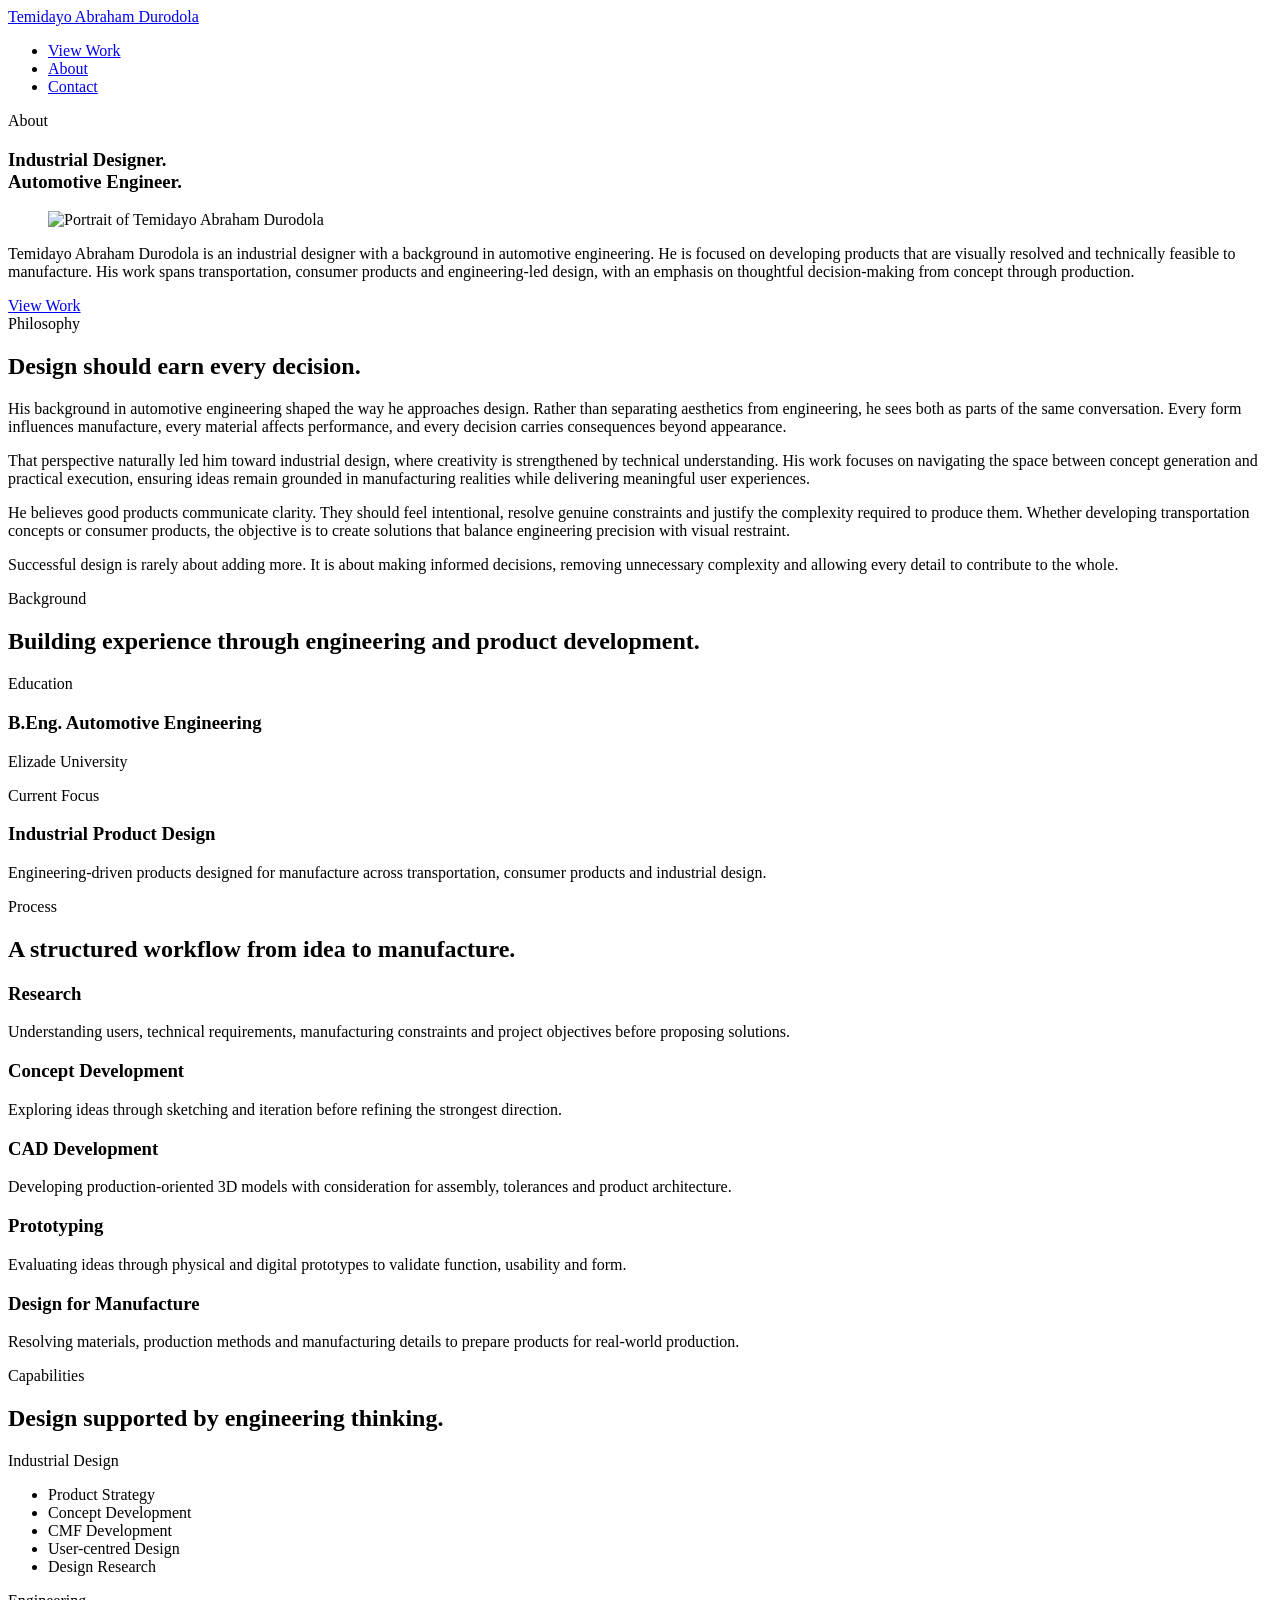
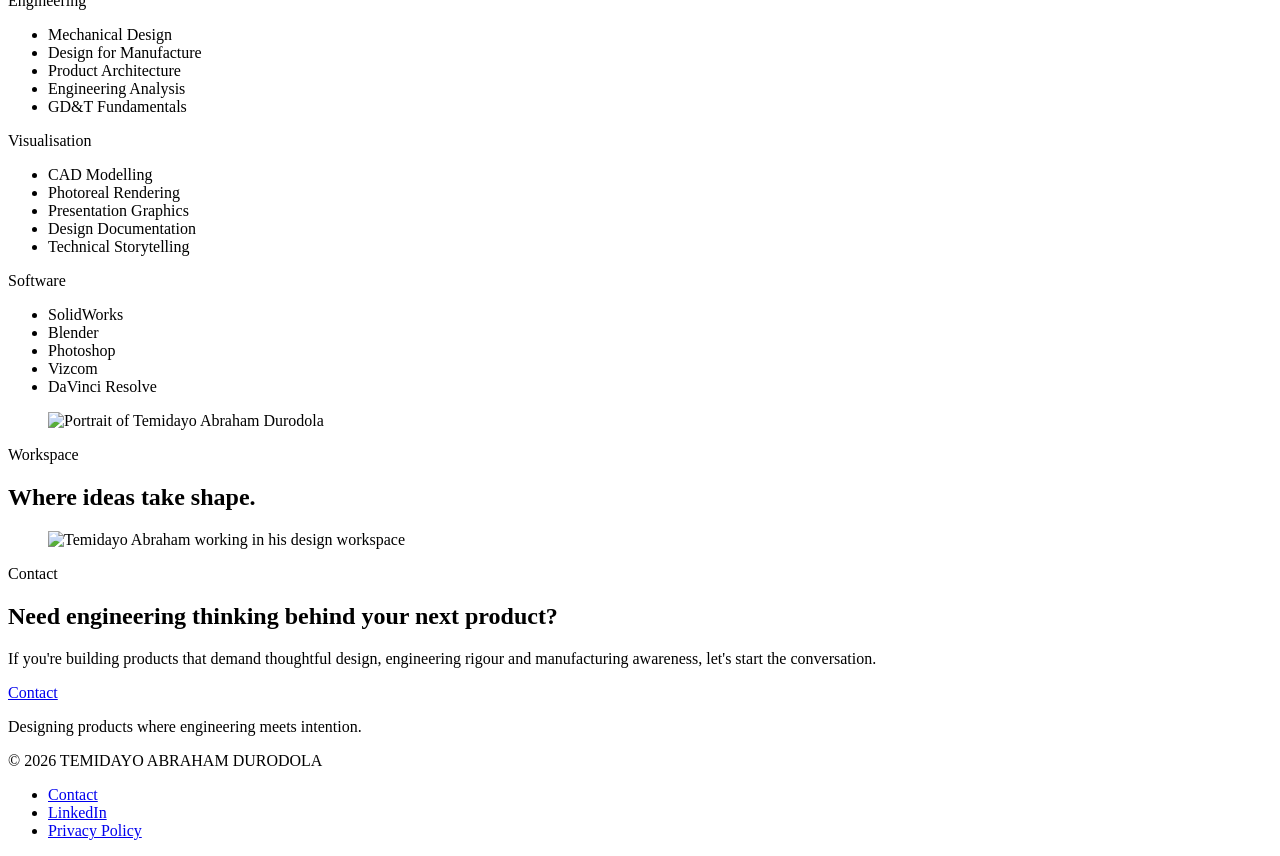
==== about.html @ e12019ab "Add files via upload industrial design website code" ====
<!DOCTYPE html>
<html lang="en">

<head>

    <meta charset="UTF-8">

    <meta name="viewport"
          content="width=device-width, initial-scale=1.0">

    <title>
        About — Temidayo Abraham Durodola
    </title>

    <meta
        name="description"
        content="Industrial designer and automotive engineer focused on engineering-led product development, transportation design and manufacture-ready consumer products.">

    <link rel="preconnect"
          href="https://fonts.googleapis.com">

    <link rel="preconnect"
          href="https://fonts.gstatic.com"
          crossorigin>

    <link href="https://fonts.googleapis.com/css2?family=Space+Grotesk:wght@500;600;700&family=Inter:wght@300;400;500&family=Space+Mono:wght@400&display=swap"
          rel="stylesheet">

    <link rel="stylesheet"
          href="assets/css/main.css">

</head>

<body class="page-privacy">

<!-- ==========================================================
NAVIGATION
=========================================================== -->

<nav class="nav">

    <div class="nav__inner">

        <a
            href="index.html"
            class="nav__brand"
            aria-label="Home">

            Temidayo Abraham Durodola

        </a>

        <ul class="nav__links">

            <li>

                <a
                    href="index.html#projects"
                    class="nav__link">

                    View Work

                </a>

            </li>

            <li>

                <a
                    href="about.html"
                    class="nav__link">

                    About

                </a>

            </li>

            <li>

                <a
                    href="#contact"
                    class="nav__link">

                    Contact

                </a>

            </li>

        </ul>

    </div>

</nav>

<main>


<!-- ==========================================================
ABOUT
=========================================================== -->

<section class="about">

    <div class="container">

        <div class="about__layout">

<!-- ==========================================================
LEFT COLUMN
=========================================================== -->

<div class="about__content">

<section class="about__section about__section--hero">

<span class="about__eyebrow">

About

</span>

<h1 class="about__title">

Industrial Designer.<br>
Automotive Engineer.

</h1>

<figure class="about__portrait about__portrait--mobile">
<img
src="assets/images/portrait.jpg"
alt="Portrait of Temidayo Abraham Durodola">
</figure>

<p class="about__lead">

Temidayo Abraham Durodola is an industrial designer with a background in automotive engineering. He is focused on developing products that are visually resolved and technically feasible to manufacture. His work spans transportation, consumer products and engineering-led design, with an emphasis on thoughtful decision-making from concept through production.

</p>

<div class="about__actions">

<a
href="index.html#projects"
class="btn btn--primary">

View Work

</a>

</div>

</section>

<!-- ==========================================================
PHILOSOPHY
=========================================================== -->

<section class="about__section">

<span class="about__eyebrow">

Philosophy

</span>

<h2 class="about__heading">

Design should earn every decision.

</h2>

<p>

His background in automotive engineering shaped the way he approaches design. Rather than separating aesthetics from engineering, he sees both as parts of the same conversation. Every form influences manufacture, every material affects performance, and every decision carries consequences beyond appearance.

</p>

<p>

That perspective naturally led him toward industrial design, where creativity is strengthened by technical understanding. His work focuses on navigating the space between concept generation and practical execution, ensuring ideas remain grounded in manufacturing realities while delivering meaningful user experiences.

</p>

<p>

He believes good products communicate clarity. They should feel intentional, resolve genuine constraints and justify the complexity required to produce them. Whether developing transportation concepts or consumer products, the objective is to create solutions that balance engineering precision with visual restraint.

</p>

<p>

Successful design is rarely about adding more. It is about making informed decisions, removing unnecessary complexity and allowing every detail to contribute to the whole.

</p>

</section>

<!-- ==========================================================
BACKGROUND
=========================================================== -->

<section class="about__section">

<span class="about__eyebrow">

Background

</span>

<h2 class="about__heading">

Building experience through engineering and product development.

</h2>

<div class="about__cards">

<article class="about__card">

<span class="about__card-label">

Education

</span>

<h3>

B.Eng. Automotive Engineering

</h3>

<p>

Elizade University

</p>

</article>

<article class="about__card">

<span class="about__card-label">

Current Focus

</span>

<h3>

Industrial Product Design

</h3>

<p>

Engineering-driven products designed for manufacture across transportation, consumer products and industrial design.

</p>

</article>

</div>

</section>

<!-- ==========================================================
PROCESS
=========================================================== -->

<section class="about__section">

<span class="about__eyebrow">

Process

</span>

<h2 class="about__heading">

A structured workflow from idea to manufacture.

</h2>

<div class="about__process">

<div class="about__process-item">

<h3>

Research

</h3>

<p>

Understanding users, technical requirements, manufacturing constraints and project objectives before proposing solutions.

</p>

</div>

<div class="about__process-item">

<h3>

Concept Development

</h3>

<p>

Exploring ideas through sketching and iteration before refining the strongest direction.

</p>

</div>

<div class="about__process-item">

<h3>

CAD Development

</h3>

<p>

Developing production-oriented 3D models with consideration for assembly, tolerances and product architecture.

</p>

</div>

<div class="about__process-item">

<h3>

Prototyping

</h3>

<p>

Evaluating ideas through physical and digital prototypes to validate function, usability and form.

</p>

</div>

<div class="about__process-item">

<h3>

Design for Manufacture

</h3>

<p>

Resolving materials, production methods and manufacturing details to prepare products for real-world production.

</p>

</div>

</div>

</section>

<!-- ==========================================================
CAPABILITIES
=========================================================== -->

<section class="about__section">

<span class="about__eyebrow">

Capabilities

</span>

<h2 class="about__heading">

Design supported by engineering thinking.

</h2>

<div class="about__cards about__cards--four">

<article class="about__card">

<span class="about__card-label">

Industrial Design

</span>

<ul>

<li>Product Strategy</li>
<li>Concept Development</li>
<li>CMF Development</li>
<li>User-centred Design</li>
<li>Design Research</li>

</ul>

</article>

<article class="about__card">

<span class="about__card-label">

Engineering

</span>

<ul>

<li>Mechanical Design</li>
<li>Design for Manufacture</li>
<li>Product Architecture</li>
<li>Engineering Analysis</li>
<li>GD&amp;T Fundamentals</li>

</ul>

</article>

<article class="about__card">

<span class="about__card-label">

Visualisation

</span>

<ul>

<li>CAD Modelling</li>
<li>Photoreal Rendering</li>
<li>Presentation Graphics</li>
<li>Design Documentation</li>
<li>Technical Storytelling</li>

</ul>

</article>

<article class="about__card">

<span class="about__card-label">

Software

</span>

<ul>

<li>SolidWorks</li>
<li>Blender</li>
<li>Photoshop</li>
<li>Vizcom</li>
<li>DaVinci Resolve</li>

</ul>

</article>

</div>

</section>

<!-- ==========================================================
RIGHT COLUMN
=========================================================== -->

</div>

<aside class="about__sidebar">

<div class="about__sidebar-sticky">

<figure class="about__portrait">

<img
src="assets/images/portrait.jpg"
alt="Portrait of Temidayo Abraham Durodola">

</figure>

</div>

</aside>

</div>

</div>

</section>

<!-- ==========================================================
WORKSPACE
=========================================================== -->

<section class="about__workspace-section">

<div class="container">

<span class="about__eyebrow">

Workspace

</span>

<h2 class="about__heading">

Where ideas take shape.

</h2>

<figure class="about__workspace">

<img
src="assets/images/workspace.jpeg"
alt="Temidayo Abraham working in his design workspace">

</figure>

</div>

</section>

<!-- ==========================================================
CALL TO ACTION
=========================================================== -->

<section class="about__cta">

<div class="container">

<span class="about__eyebrow">

Contact

</span>

<h2 class="about__cta-title">

Need engineering thinking behind your next product?

</h2>

<p class="about__cta-copy">

If you're building products that demand thoughtful design, engineering rigour and manufacturing awareness, let's start the conversation.

</p>

<div class="about__actions">

<a
href="mailto:hello@yourdomain.com"
class="btn btn--primary">

Contact

</a>

</div>

</div>

</section>

</main>

<!-- ==========================================================
FOOTER
=========================================================== -->

<footer
id="contact"
class="footer">

<div class="footer__inner">

<p class="footer__tagline">

Designing products where engineering meets intention.

</p>

<div class="footer__bottom">

<p class="footer__copyright">

© 2026 TEMIDAYO ABRAHAM DURODOLA

</p>

<ul class="footer__nav">

<li>

<a
href="mailto:hello@yourdomain.com"
class="footer__link">

Contact

</a>

</li>

<li>

<a
href="https://www.linkedin.com/"
target="_blank"
rel="noopener"
class="footer__link">

LinkedIn

</a>

</li>

<li>

<a
href="privacy.html"
class="footer__link">

Privacy Policy

</a>

</li>

</ul>

</div>

</div>

</footer>

<script src="assets/js/main.js"></script>

</body>

</html>
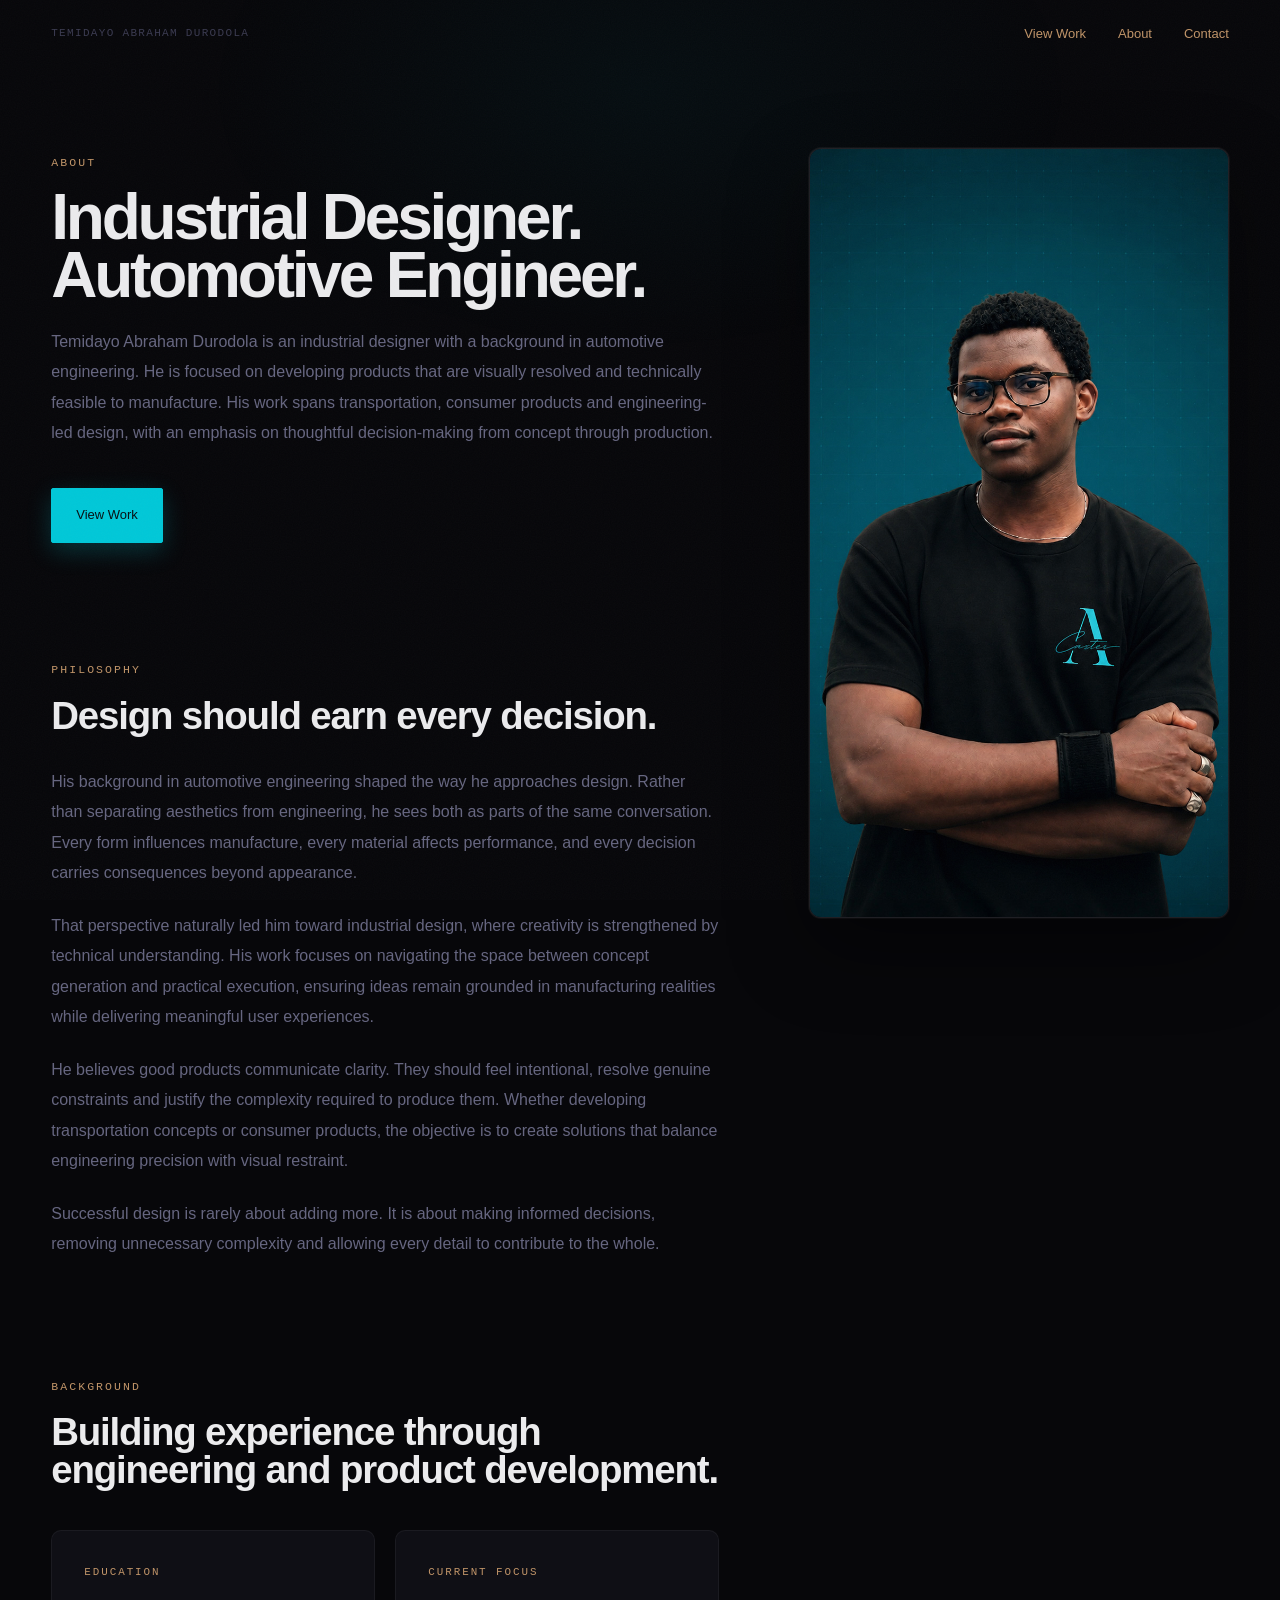
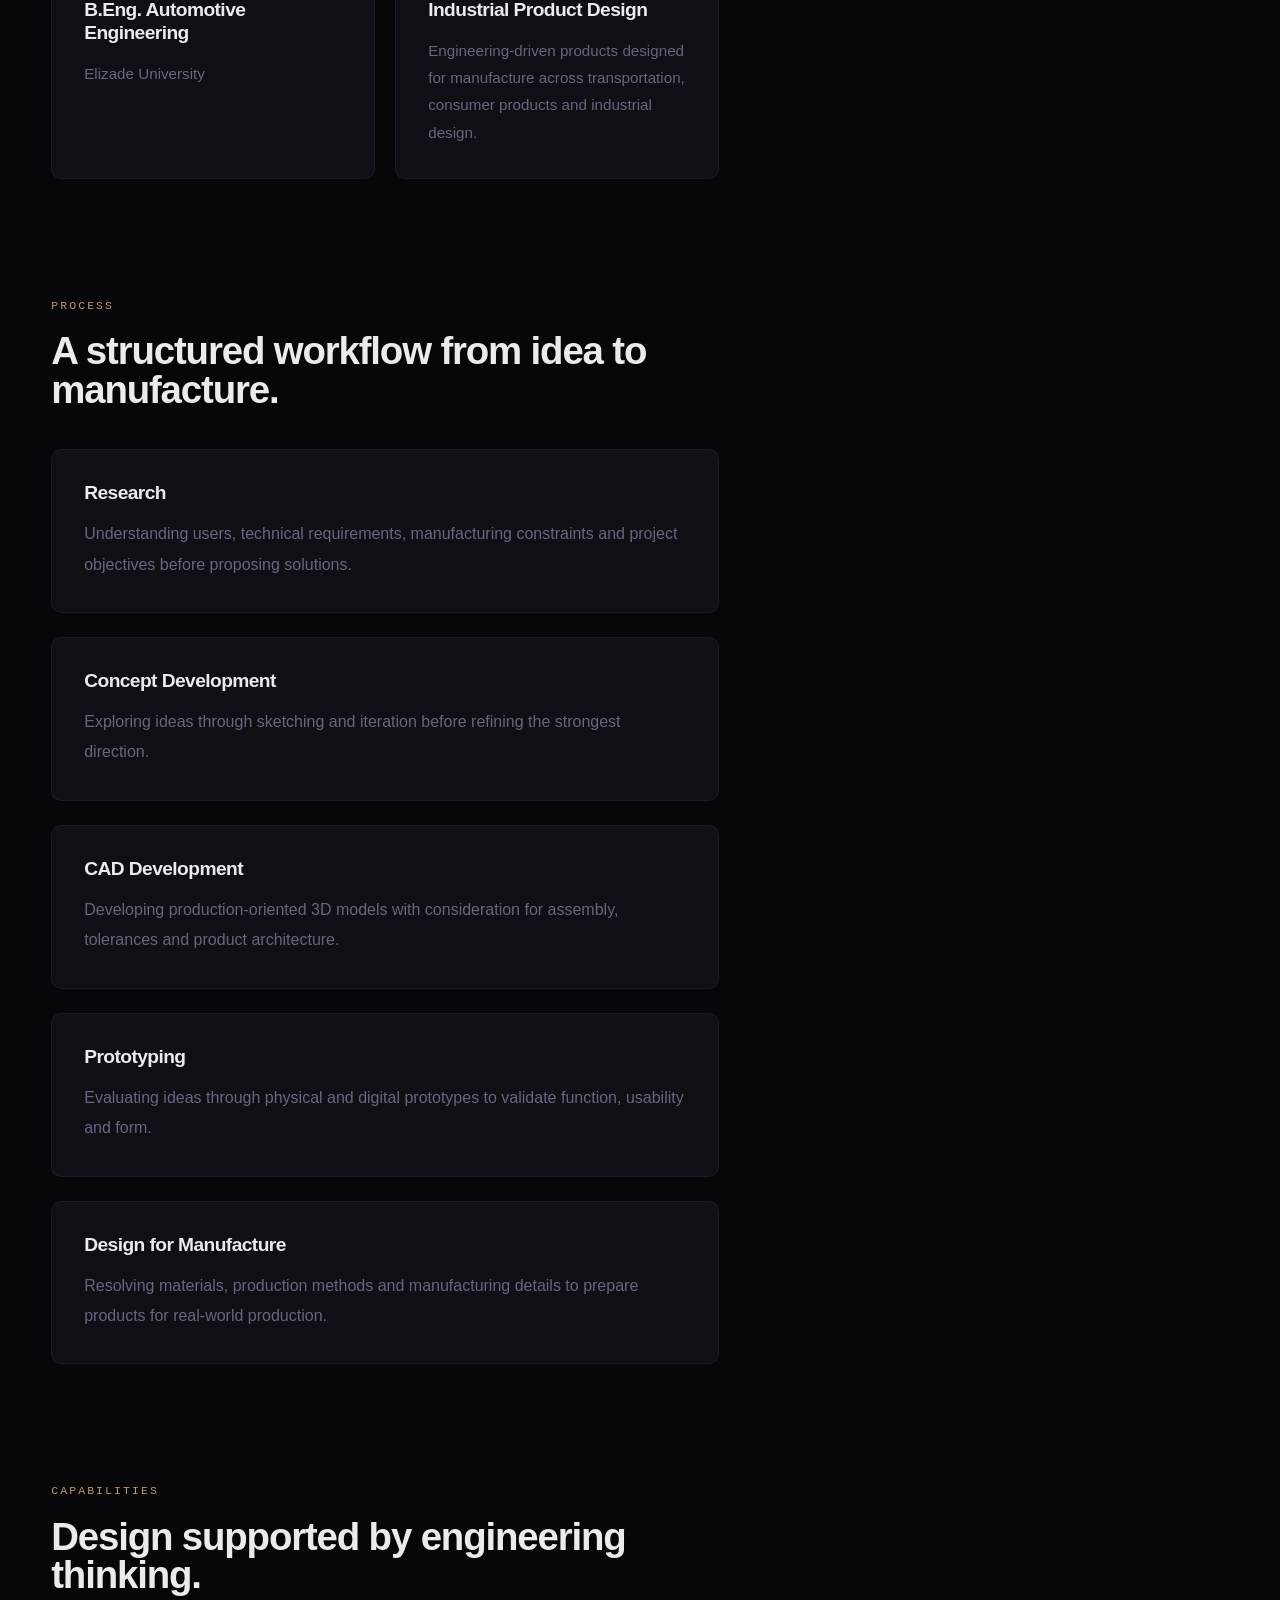
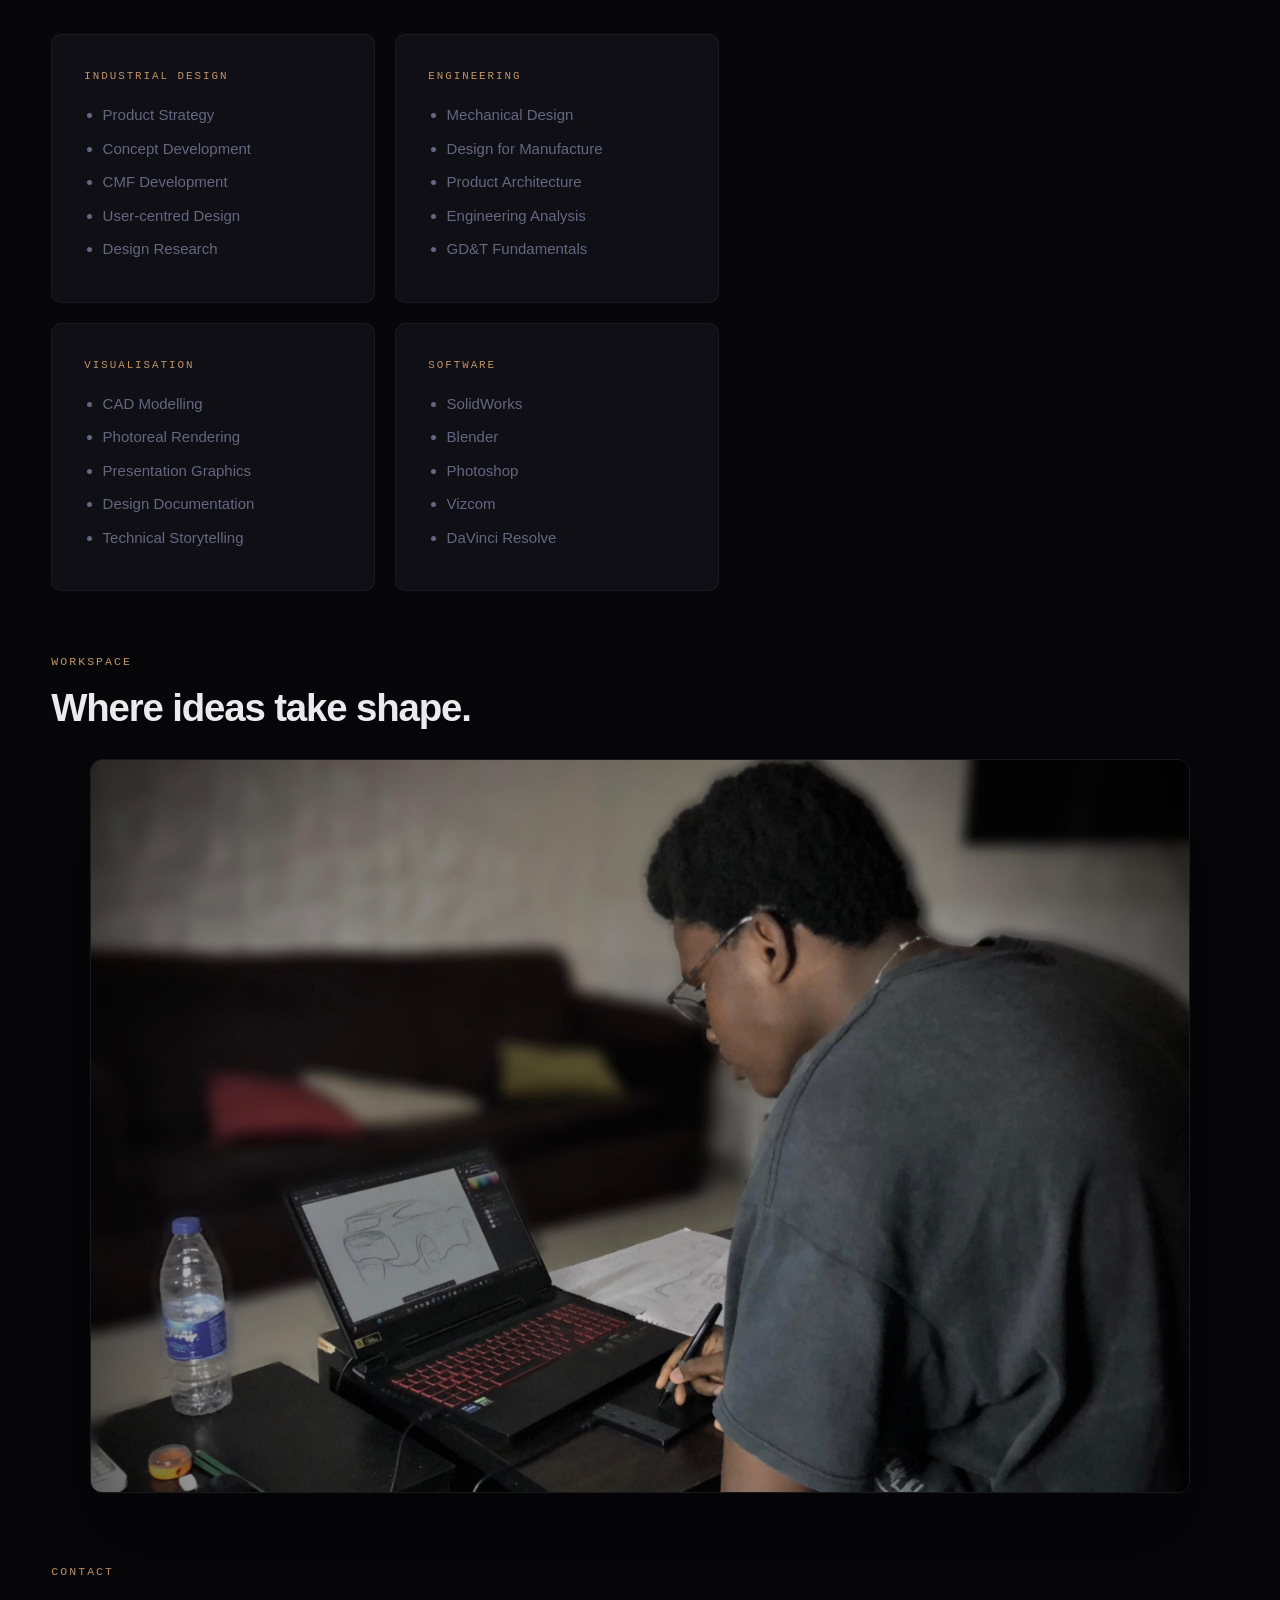
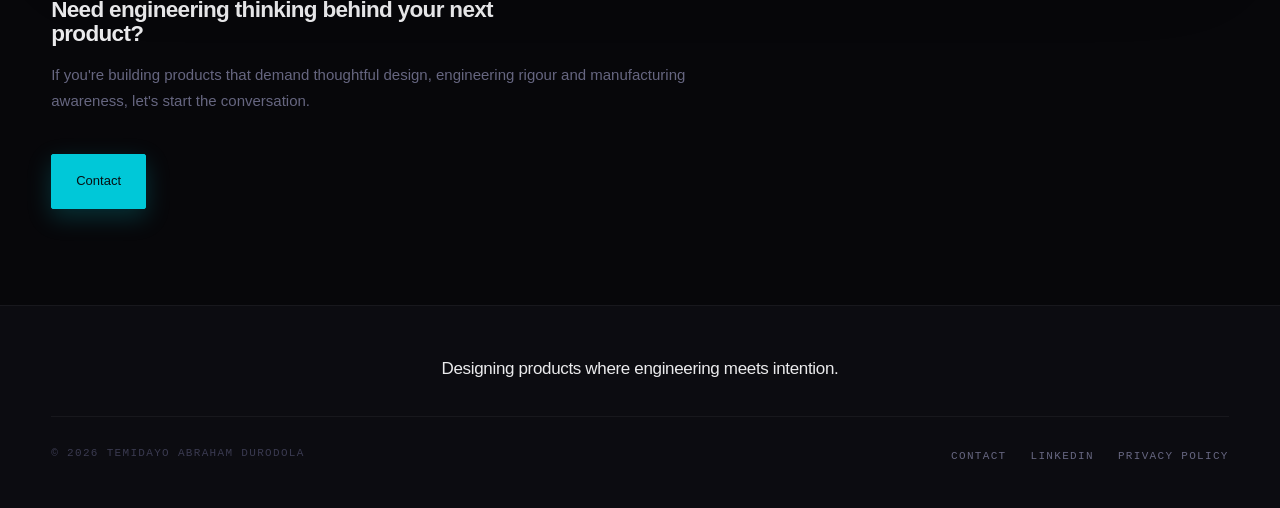
==== commit 26ec7c72: "Update LinkedIn link in about.html" ====
--- a/about.html
+++ b/about.html
@@ -619,7 +619,7 @@
 <li>
 
 <a
-href="https://www.linkedin.com/"
+href="www.linkedin.com/in/temidayo-durodola"
 target="_blank"
 rel="noopener"
 class="footer__link">
--- a/assets/css/main.css
+++ b/assets/css/main.css
@@ -0,0 +1,4152 @@
+/* ==========================================================================
+   TEMIDAYO ABRAHAM DESIGN PORTFOLIO
+   Main Stylesheet
+   ========================================================================= */
+
+/* ==========================================================================
+   GOOGLE FONT VARIABLES
+   ========================================================================== */
+
+:root{
+
+/* Base */
+--bg:#07070A;
+--surface:#0C0C11;
+--card:#0F0F15;
+--card-hover:#141420;
+
+/* Borders */
+--border:rgba(255,255,255,.05);
+--border-mid:rgba(255,255,255,.08);
+--border-accent:rgba(0,200,216,.18);
+
+/* Text */
+--text-primary:#EBEBED;
+--text-secondary:#666680;
+--text-tertiary:#3A3A50;
+
+/* Accent */
+--accent:#00C8D8;
+--accent-glow:rgba(0,200,216,.12);
+--accent-dim:rgba(0,200,216,.07);
+
+/* Bronze */
+--warm:#C09468;
+--warm-dim:rgba(192,148,104,.10);
+
+/* Fonts */
+
+--font-display:'Space Grotesk',sans-serif;
+--font-body:'Inter',sans-serif;
+--font-mono:'Space Mono',monospace;
+
+/* Type */
+
+--text-2xs:.625rem;
+--text-xs:.6875rem;
+--text-sm:.8125rem;
+--text-base:.9375rem;
+--text-lg:1.0625rem;
+--text-xl:1.25rem;
+--text-2xl:1.625rem;
+--text-3xl:2.25rem;
+--text-4xl:3.25rem;
+--text-5xl:4.75rem;
+--text-6xl:6.5rem;
+
+/* Spacing */
+
+--sp-1:.25rem;
+--sp-2:.5rem;
+--sp-3:.75rem;
+--sp-4:1rem;
+--sp-5:1.25rem;
+--sp-6:1.5rem;
+--sp-8:2rem;
+--sp-10:2.5rem;
+--sp-12:3rem;
+--sp-16:4rem;
+--sp-20:5rem;
+--sp-24:6rem;
+--sp-32:8rem;
+--sp-40:10rem;
+
+/* Radius */
+
+--radius-sm:2px;
+--radius-md:4px;
+--radius-lg:6px;
+
+/* Motion */
+
+--ease-expo:cubic-bezier(.16,1,.3,1);
+--ease-smooth:cubic-bezier(.4,0,.2,1);
+
+--dur-fast:180ms;
+--dur-base:350ms;
+--dur-slow:600ms;
+--dur-hero:900ms;
+
+--shadow-card-hover:
+0 20px 48px rgba(0,0,0,.4),
+0 0 0 1px rgba(0,200,216,.10);
+
+--shadow-btn:
+0 8px 24px rgba(0,200,216,.22);
+
+--nav-h:68px;
+
+}
+
+@keyframes bronzePulse{
+
+0%,100%{
+
+box-shadow:
+
+0 0 0 1px rgba(192,148,104,.55),
+0 0 18px rgba(192,148,104,.10),
+0 0 42px rgba(192,148,104,.06),
+0 24px 70px rgba(0,0,0,.42);
+
+}
+
+50%{
+
+box-shadow:
+
+0 0 0 1px rgba(192,148,104,.75),
+0 0 28px rgba(192,148,104,.18),
+0 0 56px rgba(192,148,104,.12),
+0 24px 70px rgba(0,0,0,.42);
+
+}
+
+}
+
+/* ==========================================================================
+RESET
+========================================================================== */
+
+*,
+*::before,
+*::after{
+margin:0;
+padding:0;
+box-sizing:border-box;
+}
+
+html{
+
+scroll-behavior:smooth;
+
+}
+
+body{
+
+background:var(--bg);
+
+color:var(--text-primary);
+
+font-family:var(--font-body);
+
+font-size:var(--text-base);
+
+line-height:1.75;
+
+-webkit-font-smoothing:antialiased;
+
+text-rendering:optimizeLegibility;
+
+overflow-x:hidden;
+
+position:relative;
+
+}
+
+/* ==========================================================================
+BACKGROUND EFFECTS
+========================================================================== */
+
+body::before{
+
+content:"";
+
+position:fixed;
+
+inset:0;
+
+pointer-events:none;
+
+z-index:1000;
+
+opacity:.028;
+
+background-image:url("data:image/svg+xml,%3Csvg xmlns='http://www.w3.org/2000/svg' width='250' height='250'%3E%3Cfilter id='n'%3E%3CfeTurbulence type='fractalNoise' baseFrequency='0.85' numOctaves='4' stitchTiles='stitch'/%3E%3C/filter%3E%3Crect width='250' height='250' filter='url(%23n)'/%3E%3C/svg%3E");
+
+}
+
+body::after{
+
+content:"";
+
+position:fixed;
+
+top:-20vh;
+
+left:50%;
+
+transform:translateX(-50%);
+
+width:70vw;
+
+height:60vh;
+
+pointer-events:none;
+
+z-index:-1;
+
+background:
+
+radial-gradient(
+
+ellipse at center,
+
+rgba(0,200,216,.04) 0%,
+
+transparent 70%
+
+);
+
+}
+
+/* ==========================================================================
+TYPOGRAPHY
+========================================================================== */
+
+h1,h2,h3,h4,h5{
+
+font-family:var(--font-display);
+
+font-weight:600;
+
+letter-spacing:-.03em;
+
+line-height:1.05;
+
+}
+
+p{
+
+max-width:680px;
+
+color:var(--text-secondary);
+
+}
+
+a{
+
+color:inherit;
+
+text-decoration:none;
+
+}
+
+img{
+
+display:block;
+
+max-width:100%;
+
+height:auto;
+
+}
+
+button{
+
+font:inherit;
+
+}
+
+/* ==========================================================================
+LAYOUT
+========================================================================== */
+
+.container{
+
+width:min(1200px,92vw);
+
+margin-inline:auto;
+
+}
+
+section{
+
+padding:var(--sp-32) 0;
+
+}
+
+/* ==========================================================================
+BUTTONS
+========================================================================== */
+
+.btn{
+
+display:inline-flex;
+
+align-items:center;
+
+justify-content:center;
+
+gap:.5rem;
+
+padding:.95rem 1.5rem;
+
+border:1px solid var(--border);
+
+border-radius:var(--radius-sm);
+
+font-family:var(--font-body);
+
+font-size:var(--text-sm);
+
+transition:
+
+all var(--dur-base) var(--ease-expo);
+
+cursor:pointer;
+
+}
+
+.btn--primary{
+
+background:var(--accent);
+
+color:#071013;
+
+border-color:var(--accent);
+
+box-shadow:var(--shadow-btn);
+
+}
+
+.btn--primary:hover{
+
+transform:translateY(-2px);
+
+}
+
+.btn--ghost{
+
+background:transparent;
+
+color:var(--text-primary);
+
+}
+
+.btn--ghost:hover{
+
+border-color:var(--border-accent);
+
+}
+
+/* ==========================================================================
+GLOBAL REVEAL
+========================================================================== */
+
+[data-reveal]{
+
+opacity:1;
+
+transform:none;
+
+}
+
+[data-reveal].is-visible{
+
+opacity:1;
+
+transform:none;
+
+}
+
+/* ==========================================================================
+KEYFRAMES
+========================================================================== */
+
+@keyframes fadeUp{
+
+from{
+
+opacity:0;
+
+transform:translateY(28px);
+
+}
+
+to{
+
+opacity:1;
+
+transform:none;
+
+}
+
+}
+
+@keyframes fadeIn{
+
+from{
+
+opacity:0;
+
+}
+
+to{
+
+opacity:1;
+
+}
+
+}
+
+@keyframes blink{
+
+0%,100%{
+
+opacity:1;
+
+}
+
+50%{
+
+opacity:0;
+
+}
+
+}
+
+@keyframes scrollPulse{
+
+0%,100%{
+
+transform:scaleY(1);
+
+opacity:.4;
+
+}
+
+50%{
+
+transform:scaleY(1.15);
+
+opacity:.8;
+
+}
+
+}
+
+@keyframes marquee{
+
+from{
+
+transform:translateX(0);
+
+}
+
+to{
+
+transform:translateX(-50%);
+
+}
+
+}
+
+/* ==========================================================================
+ACCESSIBILITY
+========================================================================== */
+
+:focus-visible{
+
+outline:2px solid var(--accent);
+
+outline-offset:4px;
+
+}
+
+/* ==========================================================================
+REDUCED MOTION
+========================================================================== */
+
+@media(prefers-reduced-motion:reduce){
+
+*,
+*::before,
+*::after{
+
+animation-duration:.01ms !important;
+
+animation-iteration-count:1 !important;
+
+transition-duration:.01ms !important;
+
+scroll-behavior:auto !important;
+
+}
+
+}
+
+/* ==========================================================================
+   NAVIGATION
+   ========================================================================== */
+
+.nav{
+
+position:fixed;
+
+top:0;
+
+left:0;
+
+width:100%;
+
+height:var(--nav-h);
+
+z-index:100;
+
+display:flex;
+
+align-items:center;
+
+background:transparent;
+
+transition:
+background var(--dur-base),
+border-color var(--dur-base),
+backdrop-filter var(--dur-base);
+
+}
+
+.nav--scrolled{
+
+background:rgba(7,7,10,.82);
+
+backdrop-filter:blur(18px) saturate(1.4);
+
+-webkit-backdrop-filter:blur(18px) saturate(1.4);
+
+border-bottom:1px solid var(--border);
+
+}
+
+.nav__inner{
+
+width:min(1200px,92vw);
+
+height:100%;
+
+margin-inline:auto;
+
+display:flex;
+
+align-items:center;
+
+justify-content:space-between;
+
+}
+
+.nav__brand{
+
+font-family:var(--font-mono);
+
+font-size:var(--text-xs);
+
+letter-spacing:.12em;
+
+text-transform:uppercase;
+
+color:var(--text-tertiary);
+
+transition:color var(--dur-fast) var(--ease-smooth);
+
+}
+
+.nav__brand:hover{
+
+color:var(--text-primary);
+
+}
+
+.nav__links{
+
+display:flex;
+
+align-items:center;
+
+gap:var(--sp-8);
+
+list-style:none;
+
+}
+
+.nav__link{
+
+position:relative;
+
+display:inline-flex;
+
+align-items:center;
+
+height:var(--nav-h);
+
+font-family:var(--font-body);
+
+font-size:var(--text-sm);
+
+font-weight:400;
+
+color:var(--text-secondary);
+
+transition:color var(--dur-fast) var(--ease-smooth);
+
+}
+
+.nav__link:hover{
+
+color:var(--text-primary);
+
+}
+
+.nav__link::after{
+
+content:"";
+
+position:absolute;
+
+left:0;
+
+bottom:20px;
+
+width:100%;
+
+height:1px;
+
+background:var(--accent);
+
+transform:scaleX(0);
+
+transform-origin:left;
+
+transition:transform var(--dur-base) var(--ease-expo);
+
+}
+
+.nav__link:hover::after{
+
+transform:scaleX(1);
+
+}
+
+/* ==========================================================================
+   NAVIGATION RESPONSIVE
+   ========================================================================== */
+
+@media (max-width:768px){
+
+.nav{
+
+height:60px;
+
+}
+
+.nav__links{
+
+gap:var(--sp-5);
+
+}
+
+.nav__link{
+
+height:60px;
+
+font-size:var(--text-xs);
+
+}
+
+}
+
+/* ==========================================================================
+   HERO
+   ========================================================================== */
+
+.hero{
+
+position:relative;
+
+height:92svh;
+
+min-height:92svh;
+
+overflow:hidden;
+
+display:flex;
+
+align-items:flex-end;
+
+isolation:isolate;
+
+background:#07070A;
+
+}
+
+/* ==========================================================
+VIDEO
+========================================================== */
+
+.hero__video{
+
+position:absolute;
+
+inset:0;
+
+width:100%;
+
+height:100%;
+
+object-fit:cover;
+
+object-position:center;
+
+z-index:-3;
+
+filter:
+
+brightness(.92)
+
+contrast(1)
+
+saturate(1);
+
+}
+
+/* ==========================================================
+OVERLAY
+========================================================== */
+
+.hero__overlay{
+
+    display:none;
+
+}
+
+/* ==========================================================
+CONTENT
+========================================================== */
+
+.hero__inner{
+
+position:absolute;
+
+left:50%;
+
+bottom:3.5rem;
+
+transform:translateX(-50%);
+
+z-index:2;
+
+width:min(1200px,92vw);
+
+display:flex;
+
+justify-content:flex-start;
+
+align-items:flex-end;
+
+}
+
+.hero__eyebrow{
+
+display:block;
+
+margin:0 0 1rem;
+
+font-family:var(--font-mono);
+
+font-size:.72rem;
+
+letter-spacing:.18em;
+
+text-transform:uppercase;
+
+color:rgba(255,255,255,.58);
+
+opacity:0;
+
+animation:fadeUp .55s .15s forwards;
+
+}
+
+.hero__headline{
+
+margin:0;
+
+font-family:var(--font-display);
+
+font-size:clamp(2.4rem,3.8vw,4rem);
+
+font-weight:600;
+
+line-height:.92;
+
+letter-spacing:-.05em;
+
+color:#FFFFFF;
+
+opacity:0;
+
+animation:fadeUp .6s .22s forwards;
+
+}
+
+.hero__headline span{
+
+display:block;
+
+color:var(--accent);
+
+}
+
+.hero__sub{
+
+margin-top:1rem;
+
+max-width:300px;
+
+font-family:var(--font-mono);
+
+font-size:.66rem;
+
+letter-spacing:.18em;
+
+text-transform:uppercase;
+
+line-height:1.8;
+
+color:rgba(255,255,255,.54);
+
+opacity:0;
+
+animation:fadeUp .6s .32s forwards;
+
+}
+
+/* ==========================================================
+ANIMATION
+========================================================== */
+
+@keyframes heroReveal{
+
+from{
+
+opacity:0;
+
+transform:scale(1.03);
+
+}
+
+to{
+
+opacity:1;
+
+transform:scale(1);
+
+}
+
+}
+
+/* ==========================================================
+RESPONSIVE
+========================================================== */
+
+@media (max-width:900px){
+
+.hero{
+
+align-items:flex-end;
+
+}
+
+.hero__inner{
+
+padding-bottom:5rem;
+
+}
+
+.hero__content{
+
+max-width:100%;
+
+}
+
+.hero__headline{
+
+font-size:clamp(2.7rem,11vw,4.2rem);
+
+}
+
+.hero__sub{
+
+max-width:100%;
+
+font-size:.72rem;
+
+}
+
+}
+
+@media (max-width:640px){
+
+.hero{
+
+min-height:100svh;
+
+}
+
+.hero__inner{
+
+padding-bottom:3rem;
+
+}
+
+.hero__headline{
+
+font-size:clamp(2.5rem,12vw,3.5rem);
+
+line-height:.95;
+
+}
+
+.hero__eyebrow{
+
+font-size:.65rem;
+
+}
+
+.hero__sub{
+
+font-size:.68rem;
+
+line-height:1.7;
+
+}
+
+}
+
+/* ==========================================================================
+   MARQUEE
+   ========================================================================== */
+
+.marquee{
+
+position:relative;
+
+display:flex;
+
+align-items:center;
+
+height:44px;
+
+overflow:hidden;
+
+padding:0;
+
+margin:0;
+
+background:#0A0A0E;
+
+border-top:1px solid var(--border);
+
+border-bottom:1px solid var(--border);
+
+isolation:isolate;
+
+}
+
+.marquee__fade{
+
+position:absolute;
+
+top:0;
+
+width:140px;
+
+height:100%;
+
+z-index:3;
+
+pointer-events:none;
+
+}
+
+.marquee__fade--left{
+
+left:0;
+
+background:linear-gradient(
+
+90deg,
+
+#07070A 0%,
+
+rgba(7,7,10,0) 100%
+
+);
+
+}
+
+.marquee__fade--right{
+
+right:0;
+
+background:linear-gradient(
+
+270deg,
+
+#07070A 0%,
+
+rgba(7,7,10,0) 100%
+
+);
+
+}
+
+.marquee__track{
+
+display:flex;
+
+width:max-content;
+
+animation:marquee 24s linear infinite;
+
+will-change:transform;
+
+}
+
+.marquee__group{
+
+display:flex;
+
+align-items:center;
+
+flex-shrink:0;
+
+}
+
+.marquee__item{
+
+padding:0 1.4rem;
+
+font-family:var(--font-display);
+
+font-size:.95rem;
+
+font-weight:500;
+
+letter-spacing:.04em;
+
+text-transform:uppercase;
+
+white-space:nowrap;
+
+color:rgba(255,255,255,.24);
+
+transition:
+
+color .35s ease,
+
+transform .35s ease;
+
+}
+
+.marquee__dot{
+
+width:4px;
+
+height:4px;
+
+border-radius:50%;
+
+background:var(--accent);
+
+opacity:.9;
+
+flex-shrink:0;
+
+}
+
+.marquee:hover .marquee__item{
+
+color:rgba(255,255,255,.34);
+
+}
+
+.marquee__item:hover{
+
+color:#FFF;
+
+transform:translateY(-1px);
+
+}
+
+@keyframes marquee{
+
+from{
+
+transform:translateX(0);
+
+}
+
+to{
+
+transform:translateX(-50%);
+
+}
+
+}
+
+/* ==========================================================================
+   RESPONSIVE
+   ========================================================================== */
+
+@media (max-width:768px){
+
+.marquee{
+
+height:48px;
+
+}
+
+.marquee__fade{
+
+width:56px;
+
+}
+
+.marquee__item{
+
+padding:0 1.6rem;
+
+font-size:.92rem;
+
+}
+
+.marquee__dot{
+
+width:5px;
+
+height:5px;
+
+}
+
+}
+
+/* ==========================================================================
+   PROJECTS — IMMERSIVE STACK
+   ========================================================================== */
+
+.projects{
+
+padding:4rem 0 5rem;
+
+overflow:hidden;
+
+}
+
+.projects__eyebrow{
+
+margin:0 0 2rem;
+
+font-family:var(--font-mono);
+
+font-size:.72rem;
+
+letter-spacing:.18em;
+
+text-transform:uppercase;
+
+color:var(--warm);
+
+}
+
+.stack{
+
+position:relative;
+
+width:min(1600px,96vw);
+
+height:360px;
+
+left:50%;
+
+transform:translateX(-50%);
+
+perspective:1250px;
+
+perspective-origin:34% 48%;
+
+transform-style:preserve-3d;
+
+isolation:isolate;
+
+}
+
+/* ==========================================================
+CARD
+========================================================== */
+
+.stack__card{
+
+position:absolute;
+
+width:650px;
+
+aspect-ratio:16/9;
+
+overflow:visible;
+
+border-radius:12px;
+
+background:#111;
+
+cursor:pointer;
+
+transform-style:preserve-3d;
+
+backface-visibility:hidden;
+
+transition:
+transform .6s var(--ease-expo);
+
+}
+
+/* ==========================================================
+RIGID CARD FACE
+========================================================== */
+
+.stack__card > a{
+
+position:absolute;
+
+inset:0;
+
+display:block;
+
+overflow:hidden;
+
+border-radius:inherit;
+
+background:#111;
+
+border:1px solid rgba(255,255,255,.08);
+
+backface-visibility:hidden;
+
+transition:
+border-color .35s ease,
+box-shadow .35s ease,
+filter .35s ease;
+
+}
+
+/* ==========================================================
+PROJECT RAIL GLOW LAYER
+========================================================== */
+
+.stack__card > a::after{
+
+content:"";
+
+position:absolute;
+
+inset:0;
+
+z-index:4;
+
+border-radius:inherit;
+
+pointer-events:none;
+
+opacity:0;
+
+transition:opacity .35s ease;
+
+background:
+
+linear-gradient(
+
+180deg,
+
+rgba(255,255,255,.12) 0%,
+
+transparent 20%,
+
+transparent 80%,
+
+rgba(192,148,104,.14) 100%
+
+);
+
+}
+
+/* ==========================================================
+DIRECTIONAL INTER-CARD SHADOW
+========================================================== */
+
+.stack__card::after{
+
+content:"";
+
+position:absolute;
+
+top:2%;
+
+right:-92px;
+
+width:150px;
+
+height:98%;
+
+z-index:-1;
+
+pointer-events:none;
+
+background:linear-gradient(
+
+90deg,
+
+rgba(0,0,0,1) 0%,
+
+rgba(0,0,0,.94) 14%,
+
+rgba(0,0,0,.78) 32%,
+
+rgba(0,0,0,.52) 52%,
+
+rgba(0,0,0,.25) 74%,
+
+rgba(0,0,0,.08) 88%,
+
+transparent 100%
+
+);
+
+filter:blur(20px);
+
+transform:
+translateZ(-18px)
+translateY(20px);
+
+opacity:1;
+
+}
+
+.stack__card:nth-child(5)::after{
+
+display:none;
+
+}
+
+/* ==========================================================
+IMAGE
+========================================================== */
+
+.stack__card img{
+
+position:absolute;
+
+inset:0;
+
+width:100%;
+
+height:100%;
+
+display:block;
+
+object-fit:cover;
+
+backface-visibility:hidden;
+
+transition:
+filter .35s ease;
+
+}
+
+/* ==========================================================
+CONTENT
+========================================================== */
+
+.stack__content{
+
+position:absolute;
+
+left:2.3rem;
+
+right:2.3rem;
+
+bottom:2.15rem;
+
+z-index:5;
+
+max-width:600px;
+
+display:flex;
+
+flex-direction:column;
+
+align-items:flex-start;
+
+}
+
+.stack__category{
+
+display:block;
+
+margin:0 0 .55rem;
+
+font-family:var(--font-mono);
+
+font-size:.72rem;
+
+font-weight:400;
+
+letter-spacing:.18em;
+
+text-transform:uppercase;
+
+color:var(--accent);
+
+text-shadow:
+0 0 18px rgba(0,0,0,1),
+0 0 42px rgba(0,0,0,.98),
+0 0 72px rgba(0,0,0,.92);
+
+}
+
+.stack__content h2{
+
+margin:0;
+
+max-width:590px;
+
+font-family:var(--font-display);
+
+font-size:1.58rem;
+
+font-weight:600;
+
+line-height:.94;
+
+letter-spacing:-.045em;
+
+color:#fff;
+
+text-wrap:balance;
+
+text-shadow:
+0 0 22px rgba(0,0,0,.99),
+0 0 44px rgba(0,0,0,.95),
+0 0 78px rgba(0,0,0,.88),
+0 14px 42px rgba(0,0,0,.72);
+
+}
+
+.stack__content p{
+
+margin:.72rem 0 0;
+
+max-width:470px;
+
+font-size:.93rem;
+
+line-height:1.34;
+
+font-weight:400;
+
+color:rgba(255,255,255,.90);
+
+text-shadow:
+0 0 20px rgba(0,0,0,.99),
+0 0 42px rgba(0,0,0,.94),
+0 0 72px rgba(0,0,0,.86),
+0 10px 36px rgba(0,0,0,.70);
+
+}
+
+/* ==========================================================
+TEXT HALO
+========================================================== */
+
+.stack__content::before{
+
+content:"";
+
+position:absolute;
+
+left:-100px;
+
+bottom:-90px;
+
+width:700px;
+
+height:340px;
+
+pointer-events:none;
+
+z-index:-1;
+
+background:radial-gradient(
+
+ellipse at bottom left,
+
+rgba(0,0,0,.96) 0%,
+
+rgba(0,0,0,.82) 28%,
+
+rgba(0,0,0,.56) 55%,
+
+rgba(0,0,0,.24) 78%,
+
+transparent 100%
+
+);
+
+filter:blur(52px);
+
+}
+
+/* ==========================================================
+PREMIUM PROJECT RAIL GLOW
+========================================================== */
+
+.stack__card:hover > a{
+
+border-color:var(--warm);
+
+box-shadow:
+
+0 0 0 1px rgba(192,148,104,.85),
+
+0 0 12px rgba(192,148,104,.16),
+
+0 0 34px rgba(192,148,104,.10),
+
+0 26px 70px rgba(0,0,0,.45);
+
+filter:
+
+drop-shadow(0 0 8px rgba(192,148,104,.18))
+
+drop-shadow(0 0 22px rgba(192,148,104,.10));
+
+}
+
+.stack__card:hover > a::after{
+
+opacity:1;
+
+}
+
+.stack__card:hover img{
+
+filter:
+brightness(1.04)
+saturate(1.03);
+
+}
+
+/* ==========================================================
+STATIC PERSPECTIVE STACK
+========================================================== */
+
+.stack__card:nth-child(1){
+
+z-index:5;
+
+transform-origin:left center;
+
+transform:
+translate3d(0,0,0)
+rotateY(-18deg)
+scale(.88);
+
+}
+
+.stack__card:nth-child(2){
+
+z-index:4;
+
+transform-origin:left center;
+
+transform:
+translate3d(345px,-14px,-75px)
+rotateY(-20deg)
+scale(.82,.86);
+
+}
+
+.stack__card:nth-child(3){
+
+z-index:3;
+
+transform-origin:left center;
+
+transform:
+translate3d(645px,-28px,-150px)
+rotateY(-22deg)
+scale(.75,.81);
+
+}
+
+.stack__card:nth-child(4){
+
+z-index:2;
+
+transform-origin:left center;
+
+transform:
+translate3d(900px,-42px,-225px)
+rotateY(-24deg)
+scale(.68,.76);
+
+}
+
+.stack__card:nth-child(5){
+
+z-index:1;
+
+transform-origin:left center;
+
+transform:
+translate3d(1115px,-56px,-300px)
+rotateY(-26deg)
+scale(.61,.71);
+
+}
+
+/* ==========================================================
+ACTIVE CARD
+========================================================== */
+
+.stack__card--active > a{
+
+border-color:rgba(0,200,216,.16);
+
+}
+
+.stack-preview{
+display:none;
+}
+
+/* ==========================================================
+RESPONSIVE
+========================================================== */
+
+@media (max-width:900px){
+
+.projects{
+position:relative;
+height:600svh;
+padding:0;
+overflow:visible;
+}
+
+.projects > .container{
+position:sticky;
+top:64px;
+height:calc(100svh - 64px);
+width:100%;
+display:grid;
+grid-template-rows:auto minmax(0,1fr) auto;
+row-gap:.45rem;
+padding:.55rem 0 .65rem;
+overflow:hidden;
+}
+
+.projects__eyebrow{
+width:calc(100% - 2rem);
+margin:0 auto;
+font-size:.68rem;
+align-self:start;
+}
+
+.stack{
+position:relative;
+left:auto;
+right:auto;
+transform:none;
+width:100%;
+height:100%;
+min-height:0;
+margin:0;
+padding:0;
+perspective:1100px;
+perspective-origin:50% 18%;
+transform-style:preserve-3d;
+overflow:visible;
+}
+
+.stack__card{
+top:0;
+left:0;
+right:0;
+margin-inline:auto;
+width:80vw;
+max-width:440px;
+aspect-ratio:16/9;
+transform-origin:center center;
+transition:transform .72s var(--ease-expo);
+}
+
+.stack__card > a{
+border-radius:10px;
+}
+
+.stack__content{
+left:.8rem;
+right:.8rem;
+bottom:.68rem;
+max-width:none;
+}
+
+.stack__category,
+.stack__content p{
+display:none;
+}
+
+.stack__content h2{
+max-width:84%;
+font-size:clamp(.58rem,2.5vw,.82rem);
+line-height:1;
+letter-spacing:-.035em;
+}
+
+.stack__content::before{
+display:none;
+}
+
+.stack__card::after{
+top:auto;
+left:5%;
+right:5%;
+bottom:-30px;
+width:90%;
+height:52px;
+background:linear-gradient(
+180deg,
+rgba(0,0,0,.72) 0%,
+rgba(0,0,0,.36) 42%,
+rgba(0,0,0,.10) 72%,
+transparent 100%
+);
+filter:blur(16px);
+transform:translateZ(-20px);
+}
+
+.stack__card:nth-child(5)::after{
+display:none;
+}
+
+/* REST DECK — centred, front card fully visible, receding downwards.
+   transform-origin is re-declared at this specificity because the
+   approved desktop rule .stack__card:nth-child(n){transform-origin:left center}
+   lives outside this media query at the SAME specificity and would
+   otherwise win by source order, dragging the scale pivot to the left
+   edge and visually shifting the whole deck off-centre.
+   Cards face the viewport flat (no rotateX) — depth now reads purely
+   from the vertical peek offset, z-index order and a gentle scale
+   taper, mirroring the same tapering ratios (1, .62, .40, .26) used by
+   the active-state JS so rest and scroll-driven states feel continuous.
+   The offsets are sized against a modest reference stage height so the
+   deck stays clear of the preview even on shorter devices, since this
+   static rest state has no runtime measurement to adapt with. */
+.stack__card:nth-child(1){
+z-index:5;
+transform-origin:center center;
+transform:translate3d(0,154px,0) scale(.94);
+}
+
+.stack__card:nth-child(2){
+z-index:4;
+transform-origin:center center;
+transform:translate3d(0,191px,0) scale(.89);
+}
+
+.stack__card:nth-child(3){
+z-index:3;
+transform-origin:center center;
+transform:translate3d(0,214px,0) scale(.84);
+}
+
+.stack__card:nth-child(4){
+z-index:2;
+transform-origin:center center;
+transform:translate3d(0,229px,0) scale(.79);
+}
+
+.stack__card:nth-child(5){
+z-index:1;
+transform-origin:center center;
+transform:translate3d(0,238px,0) scale(.74);
+}
+
+.stack__card:hover > a{
+border-color:rgba(255,255,255,.08);
+box-shadow:none;
+filter:none;
+}
+
+.stack__card:hover > a::after{
+opacity:0;
+}
+
+.stack__card:hover img{
+filter:none;
+}
+
+.stack__card--active > a{
+border-color:var(--warm);
+box-shadow:
+0 0 0 1px rgba(192,148,104,.85),
+0 0 14px rgba(192,148,104,.18),
+0 0 38px rgba(192,148,104,.12),
+0 24px 70px rgba(0,0,0,.48);
+filter:
+drop-shadow(0 0 8px rgba(192,148,104,.18))
+drop-shadow(0 0 22px rgba(192,148,104,.10));
+}
+
+.stack__card--active > a::after{
+opacity:1;
+}
+
+.stack__card--active img{
+filter:brightness(1.04) saturate(1.03);
+}
+
+/* FLAT MOBILE PROJECT PREVIEW */
+.stack-preview{
+display:block;
+width:calc(100% - 2rem);
+min-height:100px;
+margin:0 auto;
+padding:.8rem 0 .15rem;
+border-top:1px solid var(--border);
+transform:none;
+perspective:none;
+align-self:end;
+}
+
+/* IDLE STATE — rest, no project active yet */
+.stack-preview__details{
+display:none;
+}
+
+.stack-preview--active .stack-preview__idle{
+display:none;
+}
+
+.stack-preview--active .stack-preview__details{
+display:block;
+}
+
+.stack-preview__idle-label,
+.stack-preview__category{
+display:block;
+margin-bottom:.45rem;
+font-family:var(--font-mono);
+font-size:.54rem;
+letter-spacing:.15em;
+text-transform:uppercase;
+color:var(--warm);
+}
+
+.stack-preview__title{
+margin:0;
+font-family:var(--font-display);
+font-size:clamp(1rem,4.5vw,1.3rem);
+line-height:1.05;
+letter-spacing:-.035em;
+color:var(--text-primary);
+}
+
+.stack-preview__idle-copy,
+.stack-preview__copy{
+margin:.55rem 0 0;
+max-width:36rem;
+font-size:.72rem;
+line-height:1.5;
+color:var(--text-secondary);
+}
+
+}
+
+/* ==========================================================================
+   FOOTER
+   ========================================================================== */
+
+.footer{
+
+background:var(--surface);
+
+border-top:1px solid var(--border);
+
+padding:var(--sp-12) 0;
+
+}
+
+.footer__inner{
+
+width:min(1200px,92vw);
+
+margin-inline:auto;
+
+display:flex;
+
+flex-direction:column;
+
+gap:var(--sp-8);
+
+}
+
+.footer__tagline{
+
+text-align:center;
+
+font-family:var(--font-display);
+
+font-size:var(--text-lg);
+
+font-weight:500;
+
+letter-spacing:-.02em;
+
+color:var(--text-primary);
+
+max-width:none;
+
+}
+
+.footer__bottom{
+
+display:flex;
+
+align-items:center;
+
+justify-content:space-between;
+
+gap:var(--sp-6);
+
+padding-top:var(--sp-6);
+
+border-top:1px solid var(--border);
+
+}
+
+.footer__copyright{
+
+font-family:var(--font-mono);
+
+font-size:var(--text-xs);
+
+letter-spacing:.12em;
+
+text-transform:uppercase;
+
+color:var(--text-tertiary);
+
+}
+
+.footer__nav{
+
+display:flex;
+
+align-items:center;
+
+gap:var(--sp-6);
+
+list-style:none;
+
+}
+
+.footer__link{
+
+position:relative;
+
+font-family:var(--font-mono);
+
+font-size:var(--text-xs);
+
+letter-spacing:.12em;
+
+text-transform:uppercase;
+
+color:var(--text-secondary);
+
+transition:
+
+color var(--dur-fast) var(--ease-smooth);
+
+}
+
+.footer__link:hover{
+
+color:var(--text-primary);
+
+}
+
+.footer__link::after{
+
+content:"";
+
+position:absolute;
+
+left:0;
+
+bottom:-5px;
+
+width:100%;
+
+height:1px;
+
+background:var(--accent);
+
+transform:scaleX(0);
+
+transform-origin:left;
+
+transition:
+
+transform var(--dur-base) var(--ease-expo);
+
+}
+
+.footer__link:hover::after{
+
+transform:scaleX(1);
+
+}
+
+/* ==========================================================================
+   FOOTER RESPONSIVE
+   ========================================================================== */
+
+@media (max-width:768px){
+
+.footer{
+
+padding:var(--sp-10) 0;
+
+}
+
+.footer__bottom{
+
+flex-direction:column;
+
+align-items:flex-start;
+
+}
+
+.footer__nav{
+
+gap:var(--sp-5);
+
+flex-wrap:wrap;
+
+}
+
+.footer__tagline{
+
+text-align:left;
+
+font-size:var(--text-base);
+
+}
+
+}
+
+/* ==========================================================================
+   SHARED CASE STUDY COMPONENTS
+   ========================================================================== */
+
+.case-section{
+
+padding:var(--sp-24) 0;
+
+}
+
+.case-section+.case-section{
+
+border-top:1px solid var(--border);
+
+}
+
+.case-section__eyebrow{
+
+display:block;
+
+margin-bottom:var(--sp-3);
+
+font-family:var(--font-mono);
+
+font-size:var(--text-xs);
+
+letter-spacing:.12em;
+
+text-transform:uppercase;
+
+color:var(--warm);
+
+}
+
+.case-section__title{
+
+margin-bottom:var(--sp-6);
+
+font-family:var(--font-display);
+
+font-size:var(--text-2xl);
+
+font-weight:600;
+
+letter-spacing:-.03em;
+
+color:var(--text-primary);
+
+}
+
+.case-section__body{
+
+max-width:680px;
+
+}
+
+/* ==========================================================================
+   METRIC GRID
+   ========================================================================== */
+
+.metrics{
+
+display:grid;
+
+grid-template-columns:repeat(auto-fit,minmax(220px,1fr));
+
+gap:var(--sp-4);
+
+margin-top:var(--sp-8);
+
+}
+
+.metric{
+
+padding:var(--sp-6);
+
+background:var(--card);
+
+border:1px solid var(--border);
+
+border-radius:var(--radius-md);
+
+}
+
+.metric__value{
+
+display:block;
+
+margin-bottom:var(--sp-3);
+
+font-family:var(--font-display);
+
+font-size:2.5rem;
+
+font-weight:700;
+
+letter-spacing:-.03em;
+
+color:var(--accent);
+
+}
+
+.metric__label{
+
+font-family:var(--font-mono);
+
+font-size:var(--text-xs);
+
+letter-spacing:.12em;
+
+text-transform:uppercase;
+
+color:var(--text-secondary);
+
+}
+
+/* ==========================================================================
+   TABLES
+   ========================================================================== */
+
+.table{
+
+width:100%;
+
+border-collapse:collapse;
+
+margin-top:var(--sp-8);
+
+}
+
+.table th,
+
+.table td{
+
+padding:1rem;
+
+border:1px solid var(--border);
+
+vertical-align:top;
+
+text-align:left;
+
+}
+
+.table th{
+
+font-family:var(--font-mono);
+
+font-size:var(--text-xs);
+
+font-weight:400;
+
+letter-spacing:.12em;
+
+text-transform:uppercase;
+
+color:var(--accent);
+
+background:var(--surface);
+
+}
+
+.table td{
+
+color:var(--text-secondary);
+
+}
+
+.table tr:nth-child(even){
+
+background:rgba(255,255,255,.015);
+
+}
+
+/* ==========================================================================
+   IMAGE HELPERS
+   ========================================================================== */
+
+.figure{
+
+margin:var(--sp-8) 0;
+
+}
+
+.figure img{
+
+width:100%;
+
+display:block;
+
+border:1px solid var(--border);
+
+border-radius:var(--radius-md);
+
+}
+
+.figure figcaption{
+
+margin-top:var(--sp-3);
+
+font-family:var(--font-mono);
+
+font-size:var(--text-2xs);
+
+letter-spacing:.1em;
+
+text-transform:uppercase;
+
+color:var(--text-tertiary);
+
+}
+
+/* ==========================================================================
+   VIDEO
+   ========================================================================== */
+
+.video{
+
+overflow:hidden;
+
+background:#000;
+
+border:1px solid var(--border);
+
+border-radius:var(--radius-md);
+
+}
+
+.video video{
+
+display:block;
+
+width:100%;
+
+height:auto;
+
+}
+
+/* ==========================================================================
+   PREVIOUS / NEXT
+   ========================================================================== */
+
+.project-nav{
+
+display:grid;
+
+grid-template-columns:repeat(2,1fr);
+
+gap:1px;
+
+margin-top:var(--sp-32);
+
+background:var(--border);
+
+}
+
+.project-nav__item{
+
+padding:var(--sp-8);
+
+background:var(--surface);
+
+transition:
+
+background var(--dur-base),
+
+color var(--dur-base);
+
+}
+
+.project-nav__item:hover{
+
+background:var(--card-hover);
+
+}
+
+.project-nav__label{
+
+display:block;
+
+margin-bottom:var(--sp-2);
+
+font-family:var(--font-mono);
+
+font-size:var(--text-xs);
+
+letter-spacing:.12em;
+
+text-transform:uppercase;
+
+color:var(--text-tertiary);
+
+}
+
+.project-nav__title{
+
+font-family:var(--font-display);
+
+font-size:var(--text-lg);
+
+font-weight:600;
+
+color:var(--text-primary);
+
+}
+
+.project-nav__arrow{
+
+color:var(--accent);
+
+}
+
+/* ==========================================================================
+   GLOBAL UTILITIES
+   ========================================================================== */
+
+hr{
+
+border:none;
+
+height:1px;
+
+background:var(--border);
+
+}
+
+::selection{
+
+background:var(--accent);
+
+color:#061014;
+
+}
+
+.hidden{
+
+display:none !important;
+
+}
+
+.text-center{
+
+text-align:center;
+
+}
+
+.mt-0{margin-top:0!important;}
+.mt-4{margin-top:var(--sp-4)!important;}
+.mt-8{margin-top:var(--sp-8)!important;}
+.mt-12{margin-top:var(--sp-12)!important;}
+.mb-0{margin-bottom:0!important;}
+.mb-4{margin-bottom:var(--sp-4)!important;}
+.mb-8{margin-bottom:var(--sp-8)!important;}
+.mb-12{margin-bottom:var(--sp-12)!important;}
+
+/* ==========================================================================
+   GLOBAL RESPONSIVE
+   ========================================================================== */
+
+@media (max-width:1024px){
+
+section{
+
+padding:var(--sp-24) 0;
+
+}
+
+.case-section{
+
+padding:var(--sp-20) 0;
+
+}
+
+}
+
+@media (max-width:768px){
+
+section{
+
+padding:var(--sp-20) 0;
+
+}
+
+.metrics{
+
+grid-template-columns:1fr;
+
+}
+
+.project-nav{
+
+grid-template-columns:1fr;
+
+}
+
+}
+
+@media (max-width:480px){
+
+.container{
+
+width:min(100% - 2rem,1200px);
+
+}
+
+.case-section__title{
+
+font-size:var(--text-xl);
+
+}
+
+}
+
+
+
+
+
+/* ==========================================================================
+   PROJECT HERO
+   ========================================================================== */
+
+.project-hero{
+
+    position:relative;
+    height:92svh;
+    min-height:92svh;
+    overflow:hidden;
+    background:#07070A;
+
+}
+
+.project-hero__media{
+
+    position:absolute;
+    inset:0;
+    z-index:0;
+
+}
+
+.project-hero__image{
+
+    width:100%;
+    height:100%;
+
+    object-fit:cover;
+    object-position:center;
+
+    display:block;
+
+    filter:
+    brightness(.92)
+    contrast(1.03)
+    saturate(1);
+
+}
+
+.project-hero__overlay{
+
+    position:absolute;
+    inset:0;
+
+    pointer-events:none;
+
+    background:none;
+
+}
+
+.project-hero__inner{
+
+    position:absolute;
+
+    left:50%;
+    bottom:3.75rem;
+
+    transform:translateX(-50%);
+
+    width:min(1200px,92vw);
+
+    z-index:2;
+
+    isolation:isolate;
+
+}
+
+.project-hero__inner::before{
+
+    content:"";
+
+    position:absolute;
+
+    left:-2rem;
+    bottom:-2rem;
+
+    width:50rem;
+    height:9rem;
+
+    pointer-events:none;
+
+    z-index:-1;
+
+    background:radial-gradient(
+
+        ellipse at bottom left,
+
+        rgba(0,0,0,.98) 0%,
+
+        rgba(0,0,0,.88) 30%,
+
+        rgba(0,0,0,.60) 55%,
+
+        rgba(0,0,0,.22) 80%,
+
+        transparent 100%
+
+    );
+
+    filter:blur(42px);
+
+}
+
+.project-hero__eyebrow{
+
+    display:block;
+
+    margin:0 0 1rem;
+
+    font-family:var(--font-mono);
+
+    font-size:.72rem;
+
+    letter-spacing:.18em;
+
+    text-transform:uppercase;
+
+    color:var(--accent);
+
+}
+
+.project-hero__title{
+
+    margin:0;
+
+    max-width:none;
+
+    font-family:var(--font-display);
+
+    font-size:clamp(1.5rem,2.4vw,2.8rem);
+
+    font-weight:600;
+
+    line-height:.92;
+
+    letter-spacing:-.05em;
+
+    color:#FFF;
+
+    text-shadow:
+    0 6px 24px rgba(0,0,0,.65);
+
+}
+
+
+/* ==========================================================================
+   CASE OVERVIEW
+   ========================================================================== */
+
+.case-overview {
+    display: grid;
+    grid-template-columns: 260px 1fr;
+    gap: 5rem;
+    align-items: start;
+}
+
+
+/* ==========================================================================
+   CASE METADATA
+   ========================================================================== */
+
+.case-meta {
+    margin: 0;
+    padding: 0;
+    list-style: none;
+    border-top: 1px solid rgba(255, 255, 255, 0.08);
+}
+
+.case-meta__item {
+    display: flex;
+    flex-direction: column;
+    gap: 0.3rem;
+    padding: 1.125rem 0;
+    border-bottom: 1px solid rgba(255, 255, 255, 0.08);
+}
+
+.case-meta__label {
+    font-family: 'Space Mono', monospace;
+    font-size: 0.6rem;
+    letter-spacing: 0.18em;
+    text-transform: uppercase;
+    color: rgba(255, 255, 255, 0.35);
+}
+
+.case-meta__value {
+    font-family: 'Space Grotesk', sans-serif;
+    font-size: 0.9375rem;
+    font-weight: 500;
+    line-height: 1.4;
+    color: rgba(255, 255, 255, 0.85);
+}
+
+
+/* ==========================================================================
+   CASE STUDY SECTIONS
+   ========================================================================== */
+
+.case-section {
+    padding: 6rem 0;
+    border-bottom: 1px solid rgba(255, 255, 255, 0.06);
+}
+
+.case-section__eyebrow {
+    display: block;
+    font-family: 'Space Mono', monospace;
+    font-size: 0.6rem;
+    letter-spacing: 0.18em;
+    text-transform: uppercase;
+    color: #00C8D8;
+    margin-bottom: 1.25rem;
+}
+
+.case-section__title {
+    font-family: 'Space Grotesk', sans-serif;
+    font-size: clamp(1.75rem, 3vw, 2.625rem);
+    font-weight: 600;
+    letter-spacing: -0.02em;
+    line-height: 1.1;
+    color: #ffffff;
+    margin: 0 0 1.5rem;
+}
+
+.case-section__body {
+    font-family: 'Inter', sans-serif;
+    font-size: 1rem;
+    line-height: 1.8;
+    color: rgba(255, 255, 255, 0.6);
+    max-width: 62ch;
+    margin: 0;
+}
+
+
+/* ==========================================================================
+   FIGURES
+   ========================================================================== */
+
+.figure {
+    display: block;
+    margin: 3rem 0 0;
+    border-radius: 6px;
+    overflow: hidden;
+    background-color: #0C0C11;
+}
+
+.figure img {
+    width: 100%;
+    height: auto;
+    display: block;
+    transition: transform 0.8s cubic-bezier(0.25, 0.46, 0.45, 0.94);
+}
+
+.figure:hover img {
+    transform: scale(1.015);
+}
+
+.figure__caption {
+    padding: 0.875rem 1.25rem;
+    font-family: 'Space Mono', monospace;
+    font-size: 0.6875rem;
+    letter-spacing: 0.05em;
+    color: rgba(255, 255, 255, 0.3);
+}
+
+
+/* ==========================================================================
+   IMAGE GALLERIES
+   ========================================================================== */
+
+.gallery {
+    display: grid;
+    gap: 1.5rem;
+    margin-top: 3rem;
+}
+
+.gallery--two {
+    grid-template-columns: repeat(2, 1fr);
+}
+
+.gallery--three {
+    grid-template-columns: repeat(3, 1fr);
+}
+
+.gallery .figure {
+    margin: 0;
+}
+
+
+/* ==========================================================================
+   METRIC GRID
+   ========================================================================== */
+
+.metrics {
+    display: grid;
+    grid-template-columns: repeat(4, 1fr);
+    border: 1px solid rgba(255, 255, 255, 0.1);
+    border-radius: 6px;
+    overflow: hidden;
+}
+
+.metric {
+    display: flex;
+    flex-direction: column;
+    gap: 0.625rem;
+    padding: 2.5rem 2rem;
+    border-right: 1px solid rgba(255, 255, 255, 0.08);
+}
+
+.metric:last-child {
+    border-right: none;
+}
+
+.metric__value {
+    font-family: 'Space Grotesk', sans-serif;
+    font-size: clamp(2rem, 3.5vw, 3rem);
+    font-weight: 600;
+    letter-spacing: -0.03em;
+    line-height: 1;
+    color: #00C8D8;
+}
+
+.metric__label {
+    font-family: 'Space Mono', monospace;
+    font-size: 0.6rem;
+    letter-spacing: 0.16em;
+    text-transform: uppercase;
+    color: rgba(255, 255, 255, 0.4);
+}
+
+
+/* ==========================================================================
+   TABLES
+   ========================================================================== */
+
+.table {
+    width: 100%;
+    border-collapse: collapse;
+    font-family: 'Inter', sans-serif;
+    margin-top: 2rem;
+    border-top: 1px solid rgba(255, 255, 255, 0.08);
+}
+
+.table th {
+    padding: 1.125rem 1.5rem;
+    font-family: 'Space Mono', monospace;
+    font-size: 0.6rem;
+    font-weight: 400;
+    letter-spacing: 0.16em;
+    text-transform: uppercase;
+    text-align: left;
+    color: rgba(255, 255, 255, 0.35);
+    border-bottom: 1px solid rgba(255, 255, 255, 0.08);
+}
+
+.table td {
+    padding: 1.125rem 1.5rem;
+    font-size: 0.9375rem;
+    line-height: 1.5;
+    color: rgba(255, 255, 255, 0.7);
+    border-bottom: 1px solid rgba(255, 255, 255, 0.06);
+    vertical-align: top;
+}
+
+.table tbody tr:last-child td {
+    border-bottom: none;
+}
+
+.table tbody tr:hover td {
+    background-color: rgba(255, 255, 255, 0.02);
+    transition: background-color 0.2s cubic-bezier(0.25, 0.46, 0.45, 0.94);
+}
+
+
+/* ==========================================================================
+   PROJECT NAVIGATION
+   ========================================================================== */
+
+.project-nav {
+    padding: 5rem 0 6rem;
+}
+
+.project-nav__inner {
+    display: flex;
+    justify-content: space-between;
+    align-items: center;
+    gap: 2rem;
+}
+
+.project-nav__item {
+    display: flex;
+    flex-direction: column;
+    gap: 0.5rem;
+    text-decoration: none;
+    outline-offset: 4px;
+}
+
+.project-nav__item--prev {
+    align-items: flex-start;
+}
+
+.project-nav__item--next {
+    align-items: flex-end;
+}
+
+.project-nav__spacer {
+    flex: 1;
+}
+
+.project-nav__label {
+    font-family: 'Space Mono', monospace;
+    font-size: 0.6rem;
+    letter-spacing: 0.18em;
+    text-transform: uppercase;
+    color: rgba(255, 255, 255, 0.3);
+    transition: color 0.3s cubic-bezier(0.25, 0.46, 0.45, 0.94);
+}
+
+.project-nav__name {
+    font-family: 'Space Grotesk', sans-serif;
+    font-size: 1.125rem;
+    font-weight: 500;
+    color: rgba(255, 255, 255, 0.75);
+    transition: color 0.3s cubic-bezier(0.25, 0.46, 0.45, 0.94);
+}
+
+.project-nav__item:hover .project-nav__label {
+    color: rgba(255, 255, 255, 0.55);
+}
+
+.project-nav__item:hover .project-nav__name {
+    color: #00C8D8;
+}
+
+
+/* ==========================================================================
+   RESPONSIVE
+   ========================================================================== */
+
+@media (max-width: 1024px) {
+    .case-overview {
+        grid-template-columns: 200px 1fr;
+        gap: 3rem;
+    }
+
+    .metrics {
+        grid-template-columns: repeat(2, 1fr);
+    }
+
+    .metric:nth-child(2) {
+        border-right: none;
+    }
+
+    .metric:nth-child(3) {
+        border-top: 1px solid rgba(255, 255, 255, 0.08);
+    }
+
+    .metric:nth-child(4) {
+        border-top: 1px solid rgba(255, 255, 255, 0.08);
+        border-right: none;
+    }
+
+    .gallery--three {
+        grid-template-columns: repeat(2, 1fr);
+    }
+}
+
+@media (max-width: 768px) {
+    .project-hero {
+        height: 100svh;
+        min-height: 100svh;
+    }
+
+    .project-hero__overlay {
+        padding-bottom: 56px;
+    }
+
+    .project-hero__title {
+        max-width: none;
+    }
+
+    .case-overview {
+        grid-template-columns: 1fr;
+        gap: 2.5rem;
+    }
+
+    .case-section {
+        padding: 4rem 0;
+    }
+
+    .figure {
+        margin-top: 2rem;
+    }
+
+    .metrics {
+        grid-template-columns: repeat(2, 1fr);
+    }
+
+    .metric {
+        padding: 2rem 1.5rem;
+    }
+
+    .gallery--two,
+    .gallery--three {
+        grid-template-columns: 1fr;
+    }
+
+    .project-nav {
+        padding: 4rem 0 5rem;
+    }
+
+    .project-nav__inner {
+        flex-direction: column;
+        align-items: flex-start;
+        gap: 2.5rem;
+    }
+
+    .project-nav__item--next {
+        align-items: flex-start;
+    }
+
+    .project-nav__spacer {
+        display: none;
+    }
+
+    .table th,
+    .table td {
+        padding: 0.875rem 1rem;
+    }
+}
+
+@media (max-width: 480px) {
+    .metrics {
+        grid-template-columns: 1fr;
+    }
+
+    .metric {
+        border-right: none;
+        border-bottom: 1px solid rgba(255, 255, 255, 0.08);
+    }
+
+    .metric:nth-child(2),
+    .metric:nth-child(3),
+    .metric:nth-child(4) {
+        border-top: none;
+        border-right: none;
+    }
+
+    .metric:last-child {
+        border-bottom: none;
+    }
+
+    .case-section {
+        padding: 3rem 0;
+    }
+
+    .project-nav__name {
+        font-size: 1rem;
+    }
+}
+
+/* ==========================================================================
+   ABOUT LAYOUT
+   ========================================================================== */
+
+.about{
+
+padding-top:calc(var(--nav-h) + 5rem);
+
+padding-bottom:0;
+
+}
+
+.about__layout{
+
+display:grid;
+
+grid-template-columns:minmax(0,680px) 420px;
+
+column-gap:clamp(4rem,7vw,8rem);
+
+align-items:stretch;
+
+position:relative;
+
+}
+
+.about__content{
+
+min-width:0;
+
+}
+
+.about__sidebar{
+
+position:relative;
+
+align-self:stretch;
+
+height:100%;
+
+}
+
+.about__sidebar-sticky{
+
+position:sticky;
+
+top:calc(var(--nav-h) + 2rem);
+
+display:flex;
+
+align-items:flex-start;
+
+}
+
+.about__portrait{
+
+margin:0;
+
+overflow:hidden;
+
+border-radius:12px;
+
+background:#0C0C11;
+
+border:1px solid rgba(255,255,255,.08);
+
+box-shadow:
+
+0 30px 80px rgba(0,0,0,.45);
+
+}
+
+.about__portrait img{
+
+display:block;
+
+width:100%;
+
+height:calc(100vh - var(--nav-h) - 4rem);
+
+object-fit:cover;
+
+object-position:center top;
+
+}
+
+.about__section{
+
+padding:0;
+
+margin-bottom:7rem;
+
+}
+
+.about__section:last-child{
+
+margin-bottom:0;
+
+}
+
+.about__content > .about__section:last-child{
+
+margin-bottom:1.5rem;
+
+}
+
+/* ==========================================================================
+   ABOUT TYPOGRAPHY
+   ========================================================================== */
+
+.about__eyebrow{
+
+display:inline-block;
+
+margin:0 0 1rem;
+
+font-family:var(--font-mono);
+
+font-size:.72rem;
+
+letter-spacing:.18em;
+
+text-transform:uppercase;
+
+color:var(--warm);
+
+}
+
+.about__title{
+
+margin:0;
+
+max-width:18ch;
+
+font-family:var(--font-display);
+
+font-size:clamp(2rem,5vw,4rem);
+
+font-weight:600;
+
+line-height:.9;
+
+letter-spacing:-.05em;
+
+color:var(--text-primary);
+
+}
+
+.about__lead{
+
+margin-top:2rem;
+
+max-width:42rem;
+
+font-size:1.05rem;
+
+line-height:1.9;
+
+color:var(--text-secondary);
+
+}
+
+.about__heading{
+
+margin:0 0 2rem;
+
+font-family:var(--font-display);
+
+font-size:clamp(2rem,3vw,2.75rem);
+
+font-weight:600;
+
+line-height:1;
+
+letter-spacing:-.03em;
+
+color:var(--text-primary);
+
+}
+
+.about__section p{
+
+margin-top:1.4rem;
+
+max-width:42rem;
+
+font-size:1rem;
+
+line-height:1.9;
+
+color:var(--text-secondary);
+
+}
+
+/* ==========================================================================
+   ACTIONS
+   ========================================================================== */
+
+.about__actions{
+
+display:flex;
+
+align-items:center;
+
+gap:1rem;
+
+margin-top:2.5rem;
+
+flex-wrap:wrap;
+
+}
+
+/* ==========================================================================
+   CARDS
+   ========================================================================== */
+
+.about__cards{
+
+display:grid;
+
+grid-template-columns:repeat(auto-fit,minmax(220px,1fr));
+
+gap:1.25rem;
+
+margin-top:2.5rem;
+
+}
+
+.about__cards--four{
+
+grid-template-columns:repeat(2,minmax(0,1fr));
+
+}
+
+.about__card{
+
+padding:2rem;
+
+background:var(--card);
+
+border:1px solid var(--border);
+
+border-radius:10px;
+
+transition:
+transform .35s var(--ease-expo),
+border-color .35s var(--ease-expo),
+background .35s var(--ease-expo);
+
+}
+
+.about__card:hover{
+
+transform:translateY(-4px);
+
+border-color:rgba(0,200,216,.18);
+
+background:var(--card-hover);
+
+}
+
+.about__card-label{
+
+display:block;
+
+margin-bottom:1rem;
+
+font-family:var(--font-mono);
+
+font-size:.68rem;
+
+letter-spacing:.18em;
+
+text-transform:uppercase;
+
+color:var(--warm);
+
+}
+
+.about__card h3{
+
+margin:0;
+
+font-size:1.2rem;
+
+line-height:1.2;
+
+color:var(--text-primary);
+
+}
+
+.about__card p{
+
+margin-top:1rem;
+
+font-size:.95rem;
+
+line-height:1.8;
+
+}
+
+.about__card ul{
+
+margin:1rem 0 0;
+
+padding-left:1.15rem;
+
+}
+
+.about__card li{
+
+margin:.5rem 0;
+
+color:var(--text-secondary);
+
+line-height:1.7;
+
+}
+
+/* ==========================================================================
+   PROCESS
+   ========================================================================== */
+
+.about__process{
+
+display:grid;
+
+grid-template-columns:1fr;
+
+gap:1.5rem;
+
+margin-top:2.5rem;
+
+}
+
+.about__process-item{
+
+padding:2rem;
+
+background:var(--card);
+
+border:1px solid var(--border);
+
+border-radius:10px;
+
+transition:
+transform .35s var(--ease-expo),
+border-color .35s var(--ease-expo),
+background .35s var(--ease-expo);
+
+}
+
+.about__process-item:hover{
+
+transform:translateX(6px);
+
+background:var(--card-hover);
+
+border-color:rgba(0,200,216,.18);
+
+}
+
+.about__process-item h3{
+
+margin:0;
+
+font-size:1.2rem;
+
+line-height:1.1;
+
+color:var(--text-primary);
+
+}
+
+.about__process-item p{
+
+margin-top:1rem;
+
+max-width:none;
+
+}
+
+/* ==========================================================================
+   PORTRAIT
+   ========================================================================== */
+
+.about__portrait{
+
+box-shadow:
+0 30px 80px rgba(0,0,0,.45),
+0 0 0 1px rgba(255,255,255,.05);
+
+}
+
+.about__portrait img{
+
+transition:transform .8s var(--ease-expo);
+
+}
+
+.about__portrait:hover img{
+
+transform:scale(1.02);
+
+}
+
+/* ==========================================================================
+   RESPONSIVE
+   ========================================================================== */
+
+@media (max-width:768px){
+
+.about{
+
+padding-top:calc(var(--nav-h) + 2rem);
+
+padding-bottom:5rem;
+
+}
+
+.about__title{
+
+font-size:clamp(2.4rem,10vw,3.6rem);
+
+max-width:none;
+
+}
+
+.about__heading{
+
+font-size:2rem;
+
+}
+
+.about__lead,
+
+.about__section p{
+
+font-size:.95rem;
+
+line-height:1.8;
+
+}
+
+.about__cards,
+
+.about__cards--four{
+
+grid-template-columns:1fr;
+
+}
+
+.about__card,
+
+.about__process-item{
+
+padding:1.5rem;
+
+}
+
+.about__actions{
+
+flex-direction:column;
+
+align-items:flex-start;
+
+}
+
+.about__actions .btn{
+
+width:100%;
+
+justify-content:center;
+
+}
+
+.about__portrait{
+
+max-width:500px;
+
+margin-inline:auto;
+
+}
+
+}
+
+@media (max-width:480px){
+
+.about__section{
+
+margin-bottom:4rem;
+
+}
+
+.about__title{
+
+font-size:2.2rem;
+
+}
+
+.about__portrait{
+
+border-radius:8px;
+
+}
+
+}
+
+/* ==========================================================================
+   WORKSPACE
+   ========================================================================== */
+
+.about__workspace-section{
+
+position:relative;
+
+margin-top:2rem;
+
+padding:0 0 2rem;
+
+z-index:2;
+
+}
+
+.about__workspace-section .container{
+
+max-width:1200px;
+
+}
+
+.about__workspace{
+
+margin:2rem auto 0;
+
+max-width:1100px;
+
+}
+
+.about__workspace img{
+
+display:block;
+
+width:100%;
+
+border-radius:12px;
+
+border:1px solid rgba(255,255,255,.08);
+
+box-shadow:
+0 50px 90px rgba(0,0,0,.45);
+
+}
+
+/* ==========================================================================
+   CTA
+   ========================================================================== */
+
+.about__cta{
+
+padding:2rem 0 6rem;
+
+}
+
+.about__cta-title{
+
+margin-bottom:1rem;
+
+max-width:40ch;
+
+}
+
+.about__cta-copy{
+
+max-width:42rem;
+
+margin-bottom:2rem;
+
+}
+
+/* ==========================================================================
+   PRIVACY PAGE — NAV CONTRAST OVERRIDE
+   ========================================================================== */
+
+.page-privacy .nav__link{
+
+color:var(--warm);
+
+}
+
+.page-privacy .nav__link:hover{
+
+color:var(--text-primary);
+
+}
+
+/* ==========================================================================
+   PROJECT RAIL
+   ========================================================================== */
+
+.project-rail{
+
+padding:7rem 0;
+
+overflow:visible;
+
+}
+
+.project-rail__header{
+
+display:flex;
+
+justify-content:space-between;
+
+align-items:end;
+
+margin-bottom:2.5rem;
+
+}
+
+.project-rail__eyebrow{
+
+font-family:var(--font-mono);
+
+font-size:.78rem;
+
+letter-spacing:.18em;
+
+text-transform:uppercase;
+
+color:var(--warm);
+
+}
+
+.project-rail__hint{
+
+font-family:var(--font-mono);
+
+font-size:.72rem;
+
+letter-spacing:.12em;
+
+text-transform:uppercase;
+
+opacity:.55;
+
+}
+
+.project-rail__viewport{
+
+overflow-x:auto;
+
+overflow-y:visible;
+
+padding:.75rem 0 1rem;
+
+cursor:grab;
+
+overscroll-behavior-x:contain;
+
+-webkit-overflow-scrolling:touch;
+
+-ms-overflow-style:none;
+
+scrollbar-width:none;
+
+}
+
+.project-rail__viewport::-webkit-scrollbar{
+
+display:none;
+
+}
+
+.project-rail__track{
+
+display:flex;
+
+gap:1.5rem;
+
+width:max-content;
+
+padding-inline:.25rem;
+
+}
+
+.project-rail__card{
+
+position:relative;
+
+flex:0 0 360px;
+
+display:flex;
+
+flex-direction:column;
+
+text-decoration:none;
+
+background:#0c0c11;
+
+border:1px solid rgba(255,255,255,.08);
+
+border-radius:16px;
+
+overflow:hidden;
+
+transition:
+
+transform .35s ease,
+
+border-color .35s ease,
+
+box-shadow .35s ease,
+
+filter .35s ease,
+
+opacity .35s ease;
+
+}
+
+.project-rail__card::after{
+
+content:"";
+
+position:absolute;
+
+inset:0;
+
+border-radius:inherit;
+
+pointer-events:none;
+
+opacity:0;
+
+transition:opacity .35s ease;
+
+background:
+
+linear-gradient(
+
+180deg,
+
+rgba(255,255,255,.12) 0%,
+
+transparent 20%,
+
+transparent 80%,
+
+rgba(192,148,104,.14) 100%
+
+);
+
+}
+
+.project-rail__card:hover{
+
+transform:scale(1.035);
+
+border-color:var(--warm);
+
+box-shadow:
+
+0 0 0 1px rgba(192,148,104,.85),
+
+0 0 12px rgba(192,148,104,.16),
+
+0 0 34px rgba(192,148,104,.10),
+
+0 26px 70px rgba(0,0,0,.45);
+
+z-index:20;
+
+}
+
+.project-rail__card:hover::after{
+
+opacity:1;
+
+}
+
+.project-rail__card--active{
+
+filter:saturate(.35) brightness(.88);
+
+pointer-events:none;
+
+cursor:default;
+
+box-shadow:none;
+
+}
+
+.project-rail__figure{
+
+margin:0;
+
+aspect-ratio:16/10;
+
+overflow:hidden;
+
+background:#111;
+
+}
+
+.project-rail__figure img{
+
+display:block;
+
+width:100%;
+
+height:100%;
+
+object-fit:cover;
+
+transition:
+
+transform .6s ease;
+
+}
+
+.project-rail__card:hover img{
+
+transform:scale(1.05);
+
+}
+
+.project-rail__content{
+
+padding:1.35rem;
+
+}
+
+.project-rail__category{
+
+display:block;
+
+font-family:var(--font-mono);
+
+font-size:.72rem;
+
+letter-spacing:.12em;
+
+text-transform:uppercase;
+
+opacity:.65;
+
+margin-bottom:.7rem;
+
+}
+
+.project-rail__content h3{
+
+margin:0;
+
+font-size:1.15rem;
+
+line-height:1.35;
+
+color:var(--text-primary);
+
+}
+
+/* ==========================================================================
+   PROJECT RAIL RESPONSIVE
+   ========================================================================== */
+
+@media (max-width:980px){
+
+.project-rail{
+
+padding:5rem 0;
+
+}
+
+.project-rail__card{
+
+flex:0 0 310px;
+
+}
+
+}
+
+@media (max-width:640px){
+
+.project-rail__header{
+
+flex-direction:column;
+
+align-items:flex-start;
+
+gap:.6rem;
+
+}
+
+.project-rail__card{
+
+flex:0 0 85vw;
+
+}
+
+}
+/* ==========================================================================
+   MOBILE OPTIMISATION PASS — DESKTOP BEHAVIOUR PRESERVED
+   ========================================================================== */
+
+.about__portrait--mobile{display:none;}
+
+/* Mobile navigation controls are hidden by default on desktop. */
+.nav__toggle,
+.nav__mobile-panel{
+display:none;
+}
+
+@media (max-width:768px){
+
+/* MOBILE NAV */
+.nav__toggle{display:grid;}
+.nav__mobile-panel{display:block;}
+.nav{
+height:64px;
+background:rgba(7,7,10,.82);
+backdrop-filter:blur(18px) saturate(1.35);
+-webkit-backdrop-filter:blur(18px) saturate(1.35);
+border-bottom:1px solid var(--border);
+}
+
+.nav__inner{width:min(92vw,1200px);}
+.nav__brand{font-size:.62rem;letter-spacing:.11em;max-width:72%;white-space:nowrap;}
+.nav__links{display:none;}
+
+.nav__toggle{
+position:relative;
+display:grid;
+place-items:center;
+width:42px;
+height:42px;
+padding:0;
+border:0;
+background:transparent;
+color:var(--text-primary);
+cursor:pointer;
+z-index:103;
+}
+
+.nav__toggle-lines,.nav__toggle-lines::before,.nav__toggle-lines::after{
+display:block;width:24px;height:2px;background:currentColor;border-radius:999px;transition:transform .35s var(--ease-expo),opacity .25s ease;
+}
+.nav__toggle-lines{position:relative;}
+.nav__toggle-lines::before,.nav__toggle-lines::after{content:"";position:absolute;left:0;}
+.nav__toggle-lines::before{top:-7px;}
+.nav__toggle-lines::after{top:7px;}
+.nav--menu-open .nav__toggle-lines{background:transparent;}
+.nav--menu-open .nav__toggle-lines::before{top:0;transform:rotate(45deg);}
+.nav--menu-open .nav__toggle-lines::after{top:0;transform:rotate(-45deg);}
+
+.nav__mobile-panel{
+position:fixed;
+top:12px;
+left:4vw;
+right:4vw;
+z-index:102;
+padding:76px 26px 28px;
+border:1px solid rgba(255,255,255,.1);
+border-radius:16px;
+background:rgba(15,15,20,.94);
+backdrop-filter:blur(24px) saturate(1.25);
+-webkit-backdrop-filter:blur(24px) saturate(1.25);
+box-shadow:0 30px 90px rgba(0,0,0,.58);
+opacity:0;
+visibility:hidden;
+transform:translateY(-12px) scale(.985);
+transform-origin:top;
+transition:opacity .3s ease,transform .4s var(--ease-expo),visibility .3s;
+}
+.nav--menu-open .nav__mobile-panel{opacity:1;visibility:visible;transform:none;}
+.nav__mobile-links{list-style:none;margin:0;padding:0;}
+.nav__mobile-link{display:block;padding:17px 0;border-bottom:1px solid rgba(255,255,255,.08);font-family:var(--font-display);font-size:1.05rem;font-weight:600;letter-spacing:.04em;text-transform:uppercase;color:var(--text-primary);}
+.nav__mobile-links li:last-child .nav__mobile-link{border-bottom:0;}
+body.nav-menu-open{overflow:hidden;}
+
+/* HOME HERO — MOBILE HIERARCHY */
+.hero__inner{bottom:2rem;padding-bottom:0;}
+.hero__content{max-width:72%;}
+.hero__headline{font-size:clamp(1.8rem,7.8vw,2.65rem);line-height:.94;}
+.hero__eyebrow{font-size:.58rem;margin-bottom:.7rem;}
+.hero__sub{font-size:.57rem;line-height:1.55;letter-spacing:.14em;margin-top:.75rem;max-width:260px;}
+
+/* ABOUT — PORTRAIT RETURNS TO DOCUMENT FLOW */
+.about{padding-top:calc(64px + 2.5rem);}
+.about__layout{display:block;}
+.about__sidebar{display:none;}
+.about__portrait--mobile{display:block;margin:2rem 0 0;max-width:none;}
+.about__portrait--mobile img{height:auto;aspect-ratio:4/5;object-fit:cover;object-position:center top;}
+.about__lead{margin-top:2rem;}
+.about__title{font-size:clamp(2rem,9vw,3.1rem);line-height:.92;}
+
+/* PROJECT RAIL — COMPACT MOBILE DISCOVERY */
+.project-rail{padding:4rem 0;overflow:hidden;}
+.project-rail__header{margin-bottom:1.5rem;gap:.4rem;}
+.project-rail__track{gap:.55rem;padding-inline:.1rem;}
+.project-rail__card{flex:0 0 30vw;border-radius:9px;}
+.project-rail__figure{aspect-ratio:4/3;}
+.project-rail__content{padding:.65rem .6rem .75rem;}
+.project-rail__category{font-size:.46rem;letter-spacing:.08em;margin-bottom:.38rem;white-space:nowrap;overflow:hidden;text-overflow:ellipsis;}
+.project-rail__content h3{font-size:.68rem;line-height:1.25;display:-webkit-box;-webkit-line-clamp:3;-webkit-box-orient:vertical;overflow:hidden;}
+.project-rail__eyebrow{font-size:.68rem;}
+.project-rail__hint{font-size:.56rem;}
+
+.project-hero__media picture{display:block;width:100%;height:100%;}
+.project-hero__media picture img{display:block;width:100%;height:100%;object-fit:cover;}
+}
+
+@media (max-width:420px){
+.nav__brand{font-size:.56rem;letter-spacing:.09em;}
+.project-rail__card{flex-basis:29.5vw;}
+.project-rail__content h3{font-size:.62rem;}
+.project-rail__category{font-size:.42rem;}
+}
+
+
+/* ==========================================================================
+   MOBILE WIDTH + CAMPUS EV METRIC COMPACTION
+   ========================================================================== */
+
+@media (max-width:900px){
+
+.stack__card{
+width:94vw;
+max-width:560px;
+}
+
+}
+
+@media (max-width:768px){
+
+.metrics{
+grid-template-columns:repeat(4,minmax(0,1fr));
+gap:0;
+margin-top:var(--sp-6);
+}
+
+.metric{
+min-width:0;
+padding:1.15rem .55rem;
+gap:.5rem;
+border-right:1px solid rgba(255,255,255,.08);
+border-bottom:none;
+}
+
+.metric:nth-child(2),
+.metric:nth-child(3),
+.metric:nth-child(4){
+border-top:none;
+}
+
+.metric:nth-child(2),
+.metric:nth-child(4){
+border-right:1px solid rgba(255,255,255,.08);
+}
+
+.metric:last-child{
+border-right:none;
+border-bottom:none;
+}
+
+.metric__value{
+font-size:clamp(.9rem,4.2vw,1.45rem);
+white-space:nowrap;
+}
+
+.metric__label{
+font-size:clamp(.36rem,1.45vw,.5rem);
+line-height:1.35;
+letter-spacing:.08em;
+overflow-wrap:anywhere;
+}
+
+}
+
+@media (max-width:480px){
+
+.metrics{
+grid-template-columns:repeat(4,minmax(0,1fr));
+}
+
+.metric{
+padding:1rem .4rem;
+border-bottom:none;
+}
+
+.metric__value{
+font-size:clamp(.82rem,4vw,1.15rem);
+}
+
+.metric__label{
+font-size:.36rem;
+letter-spacing:.06em;
+}
+
+}
